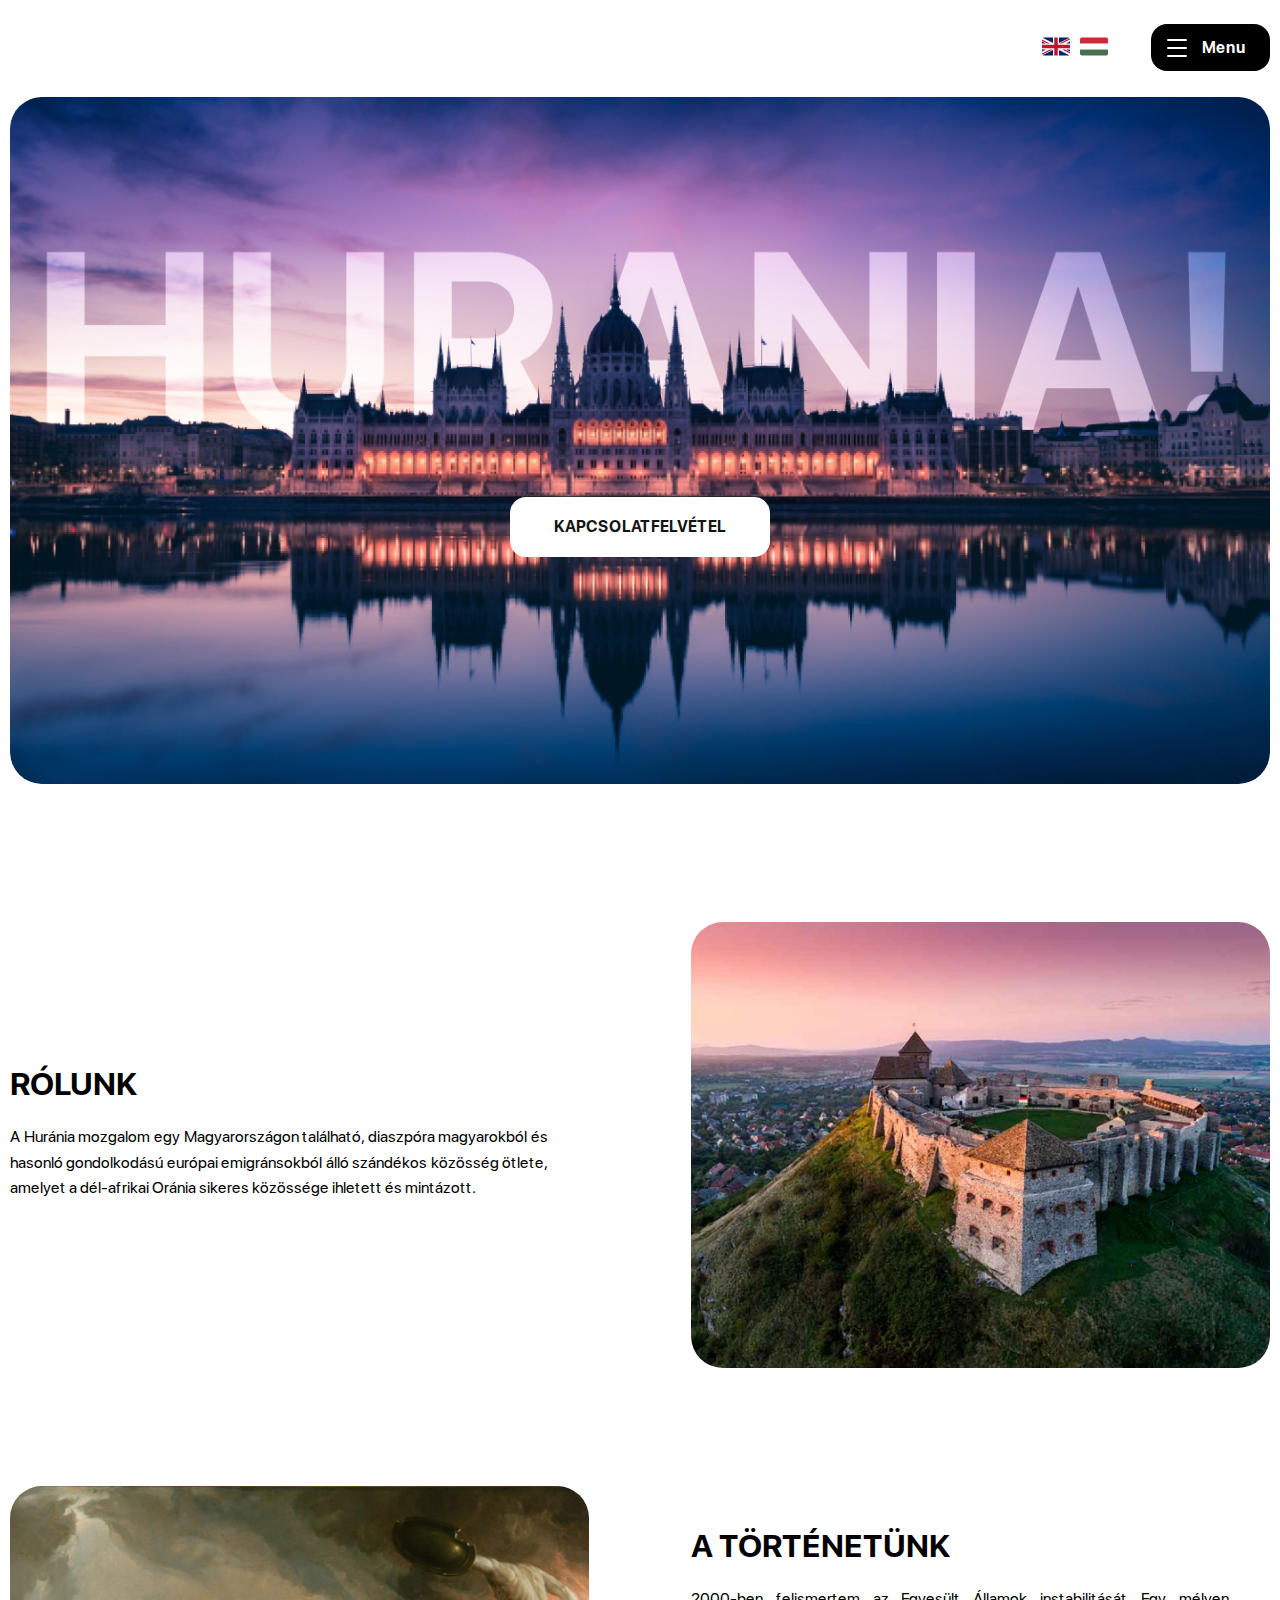
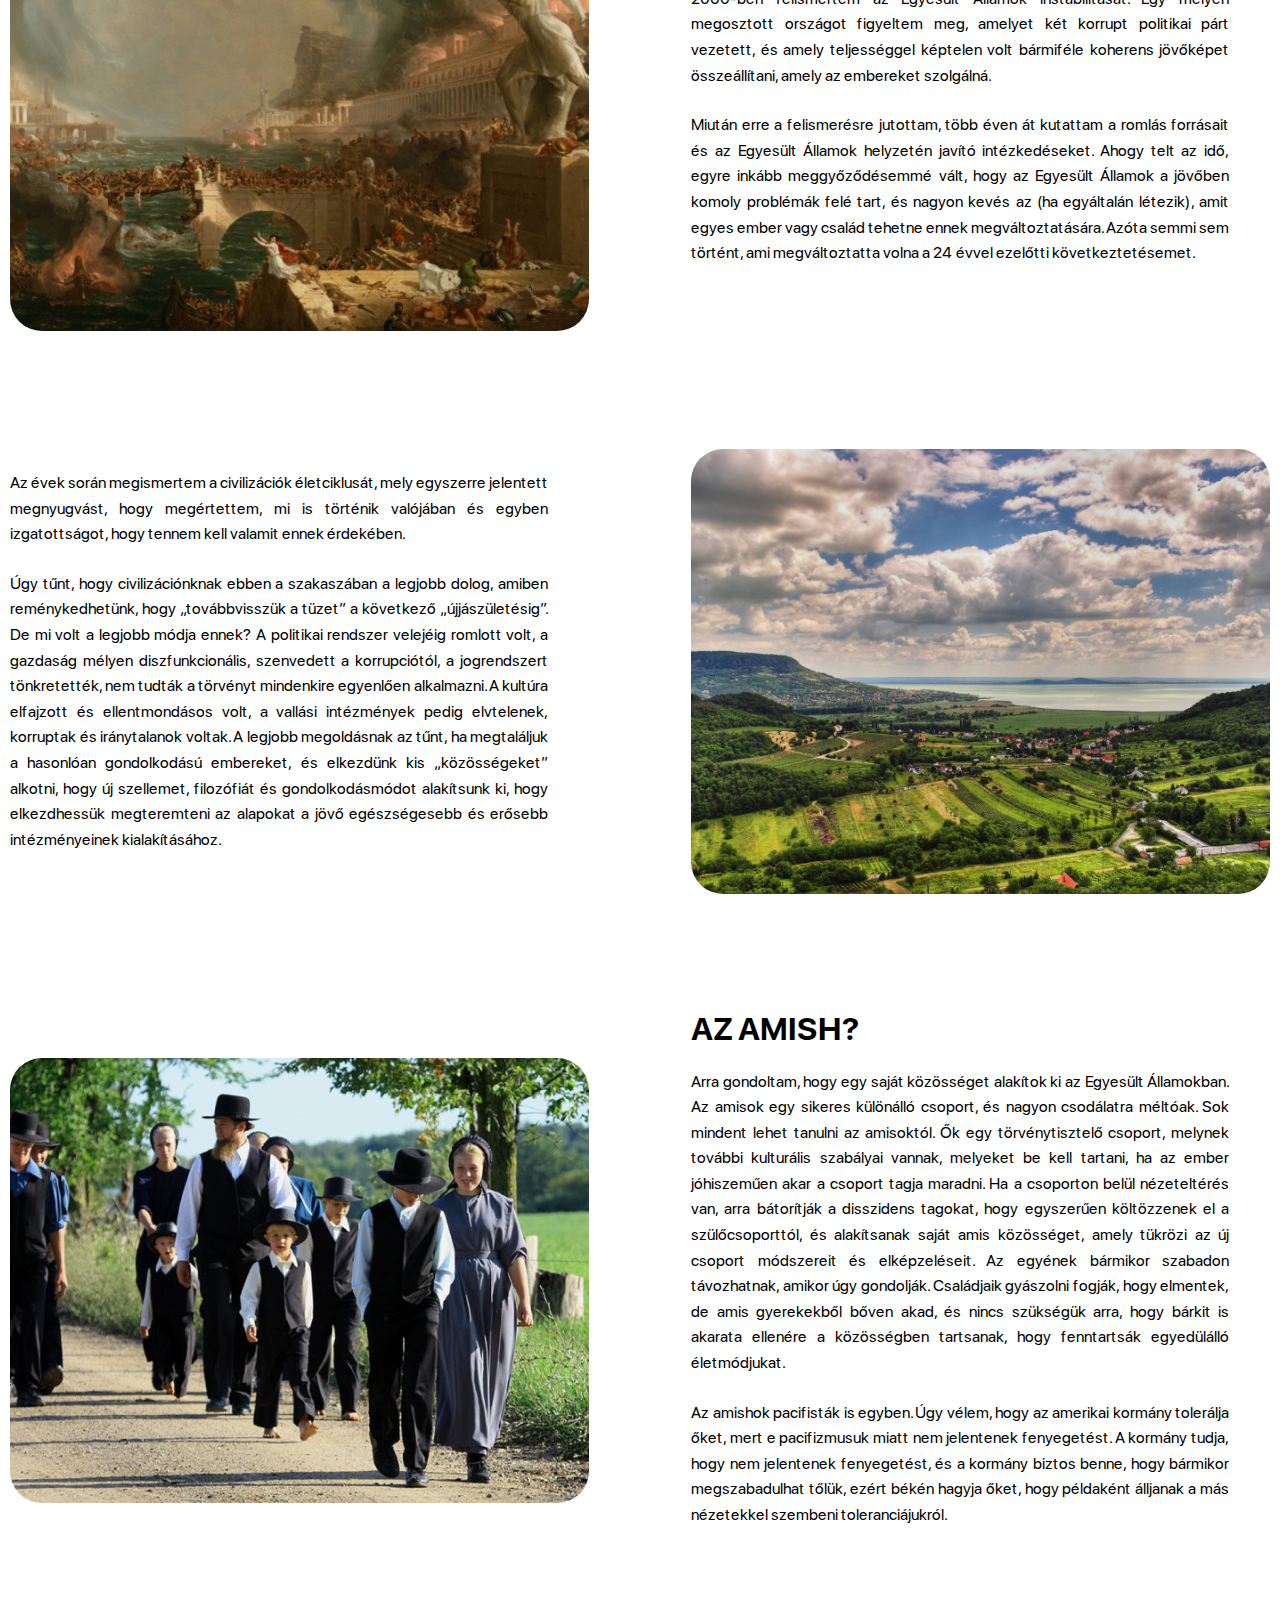
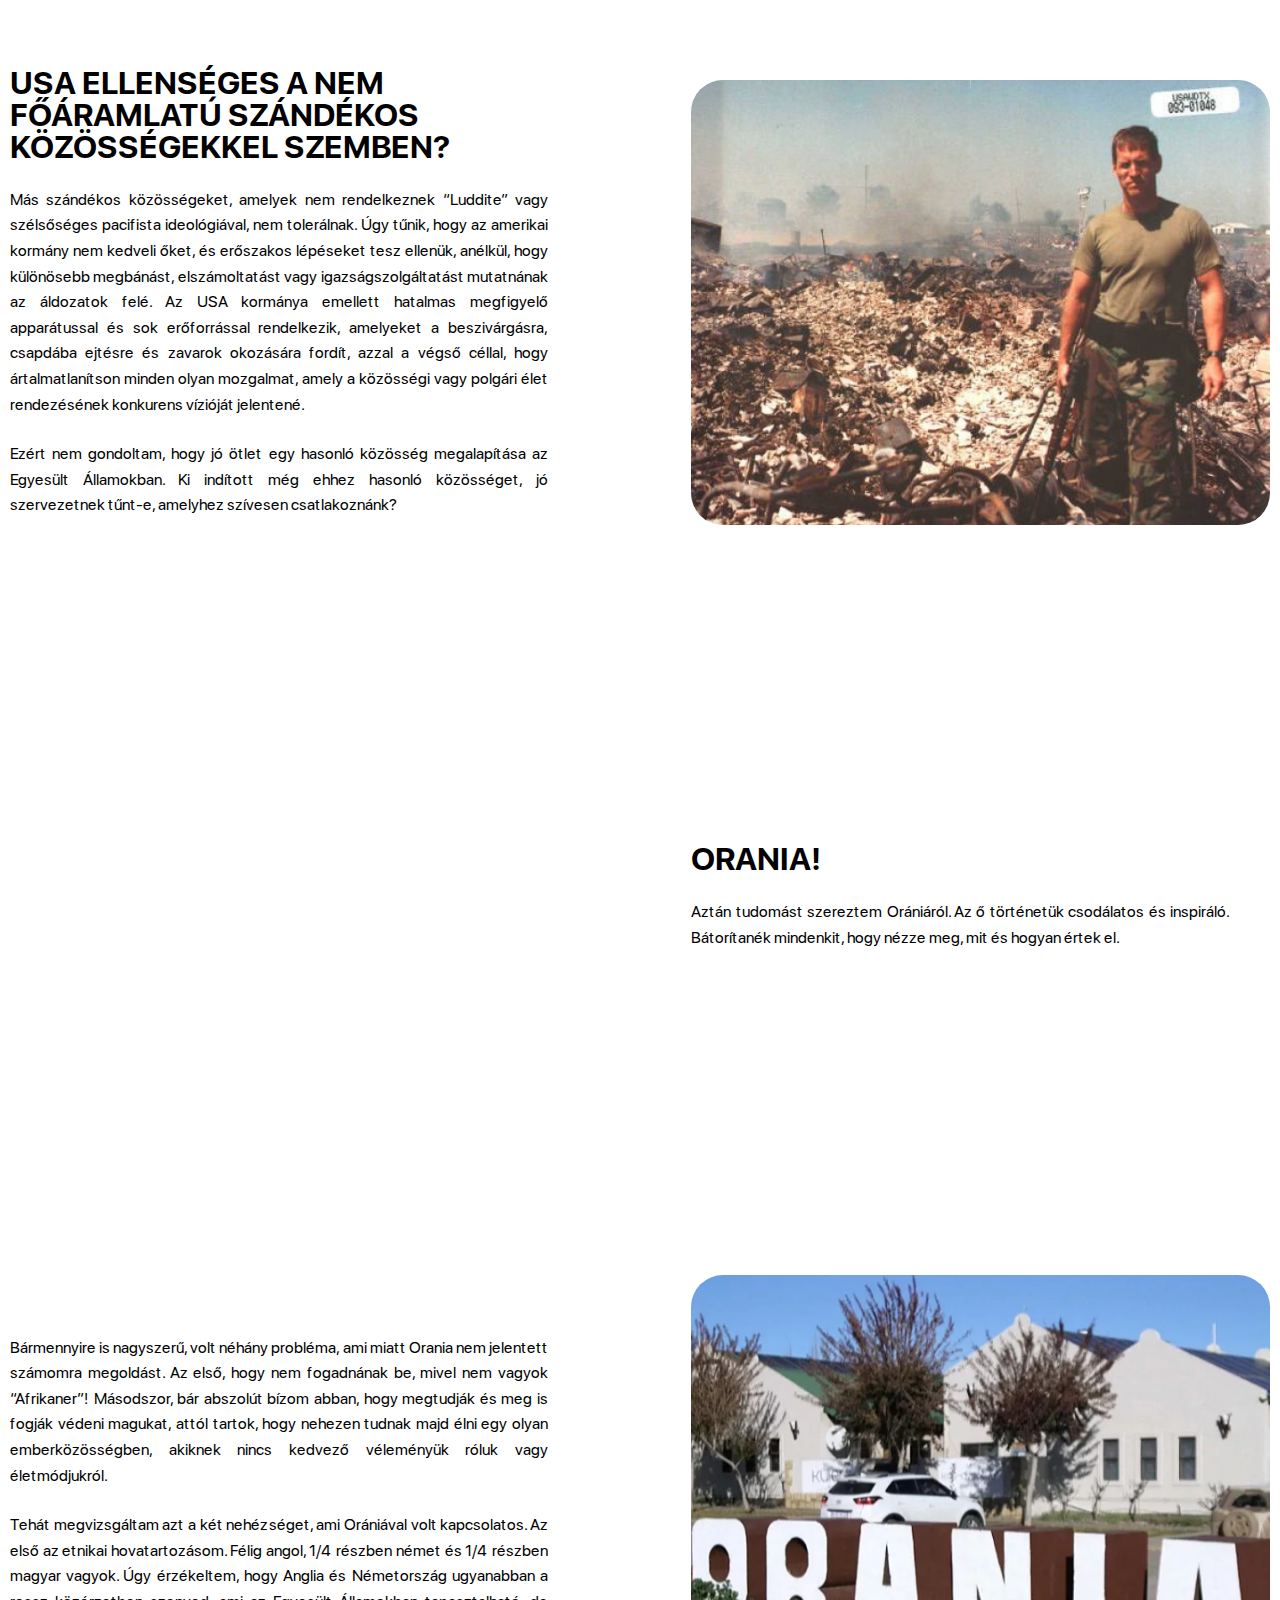
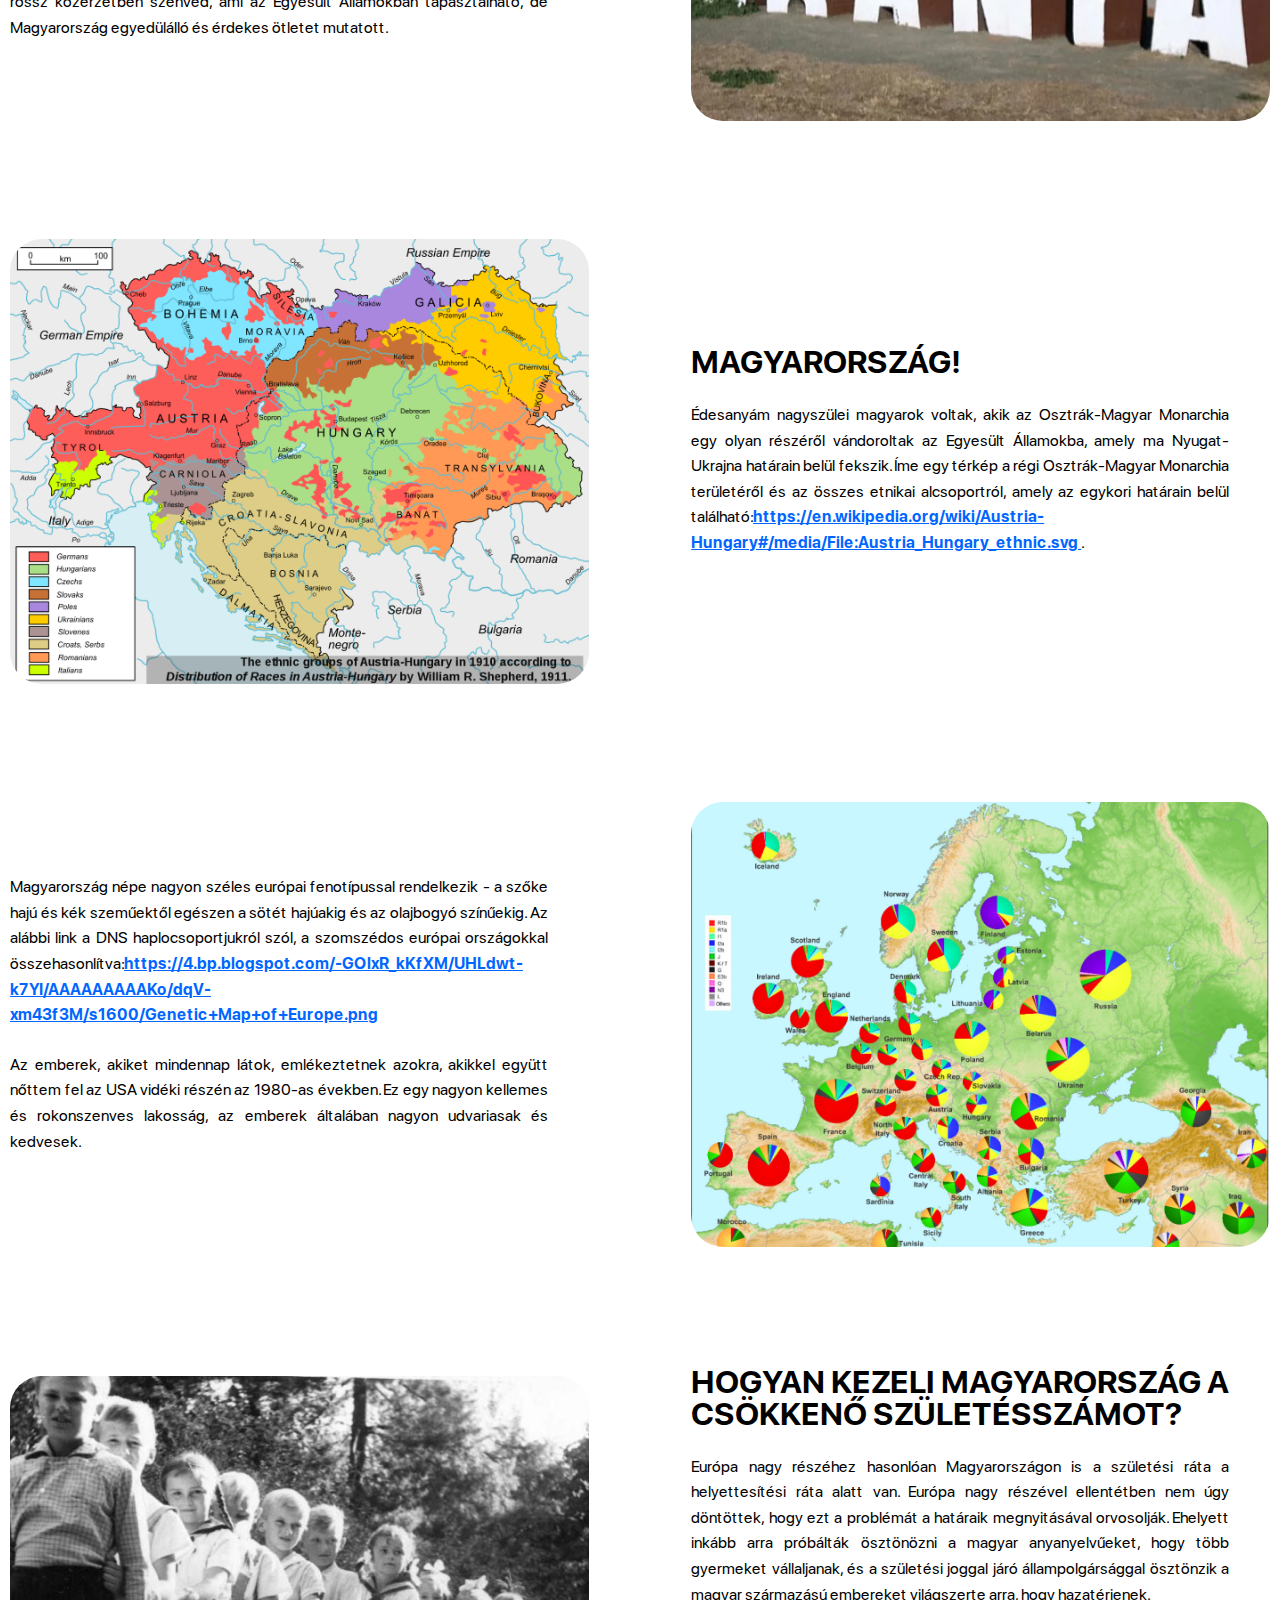
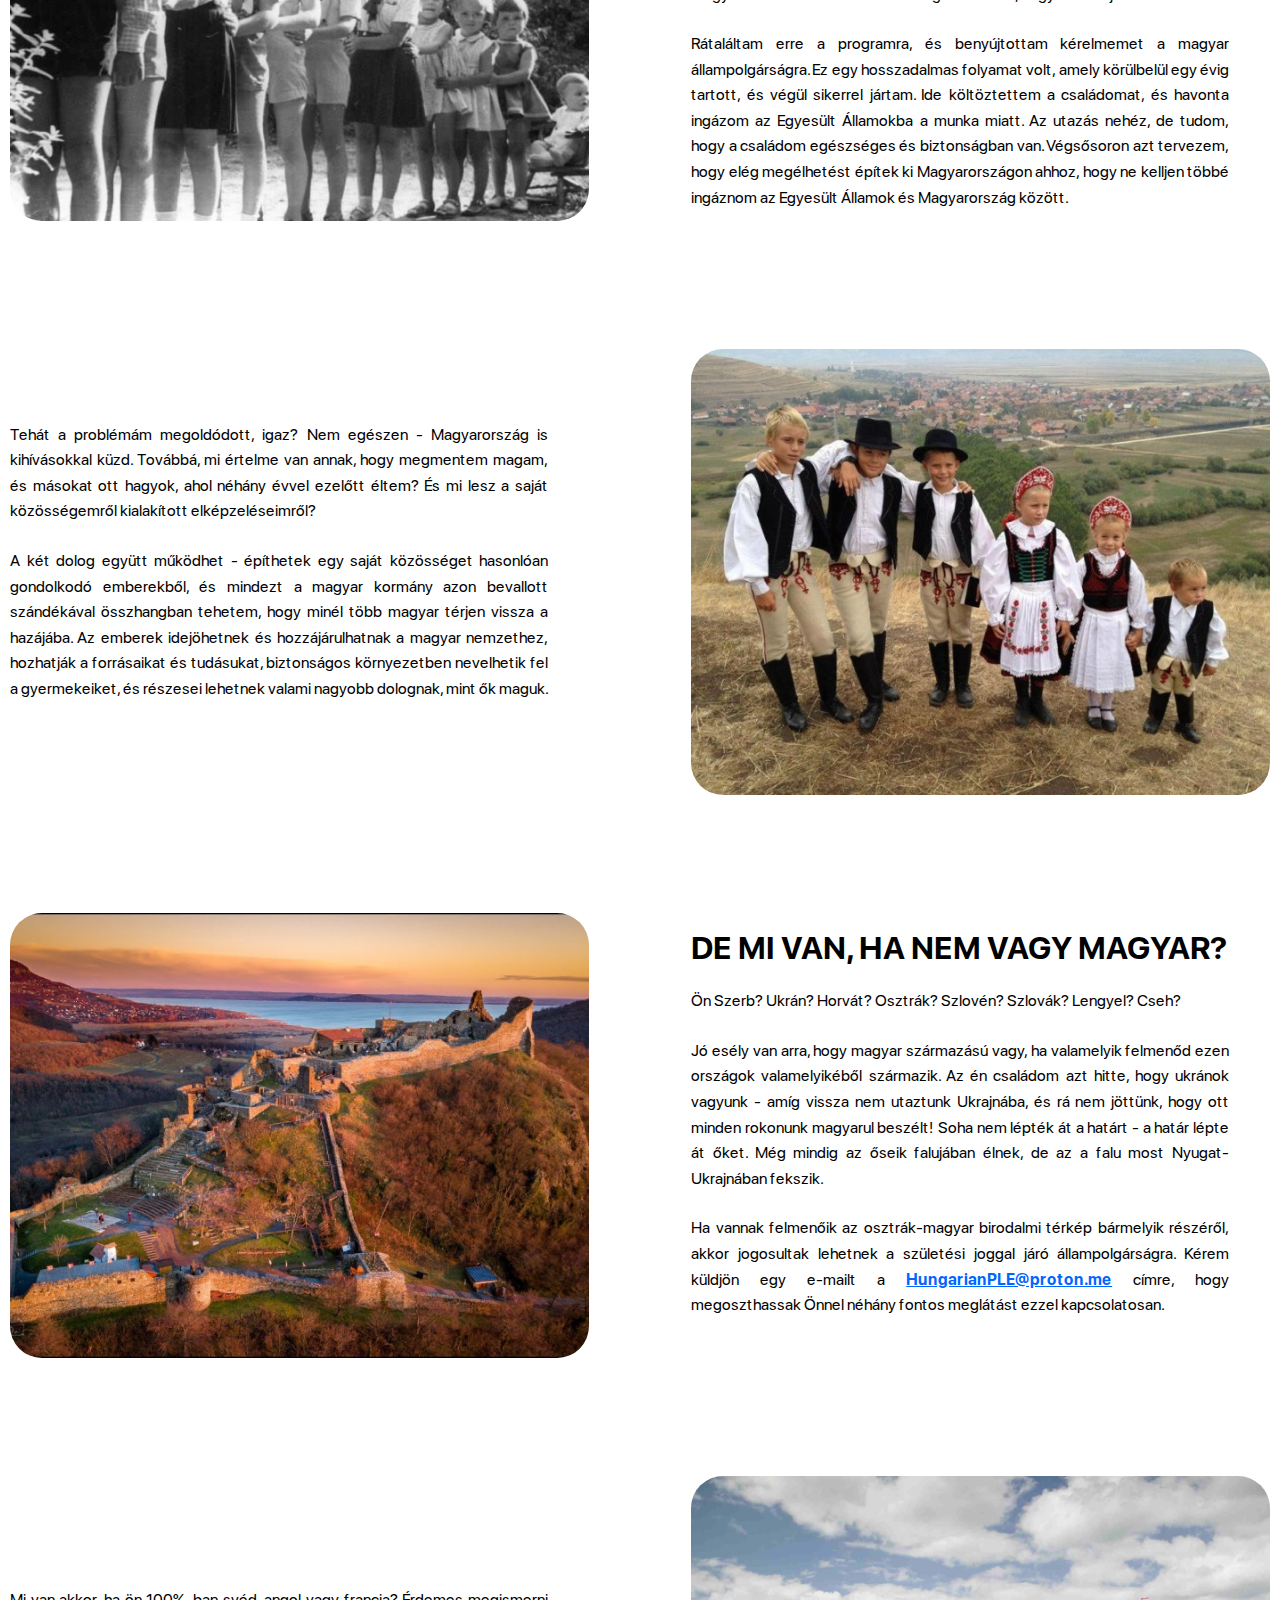
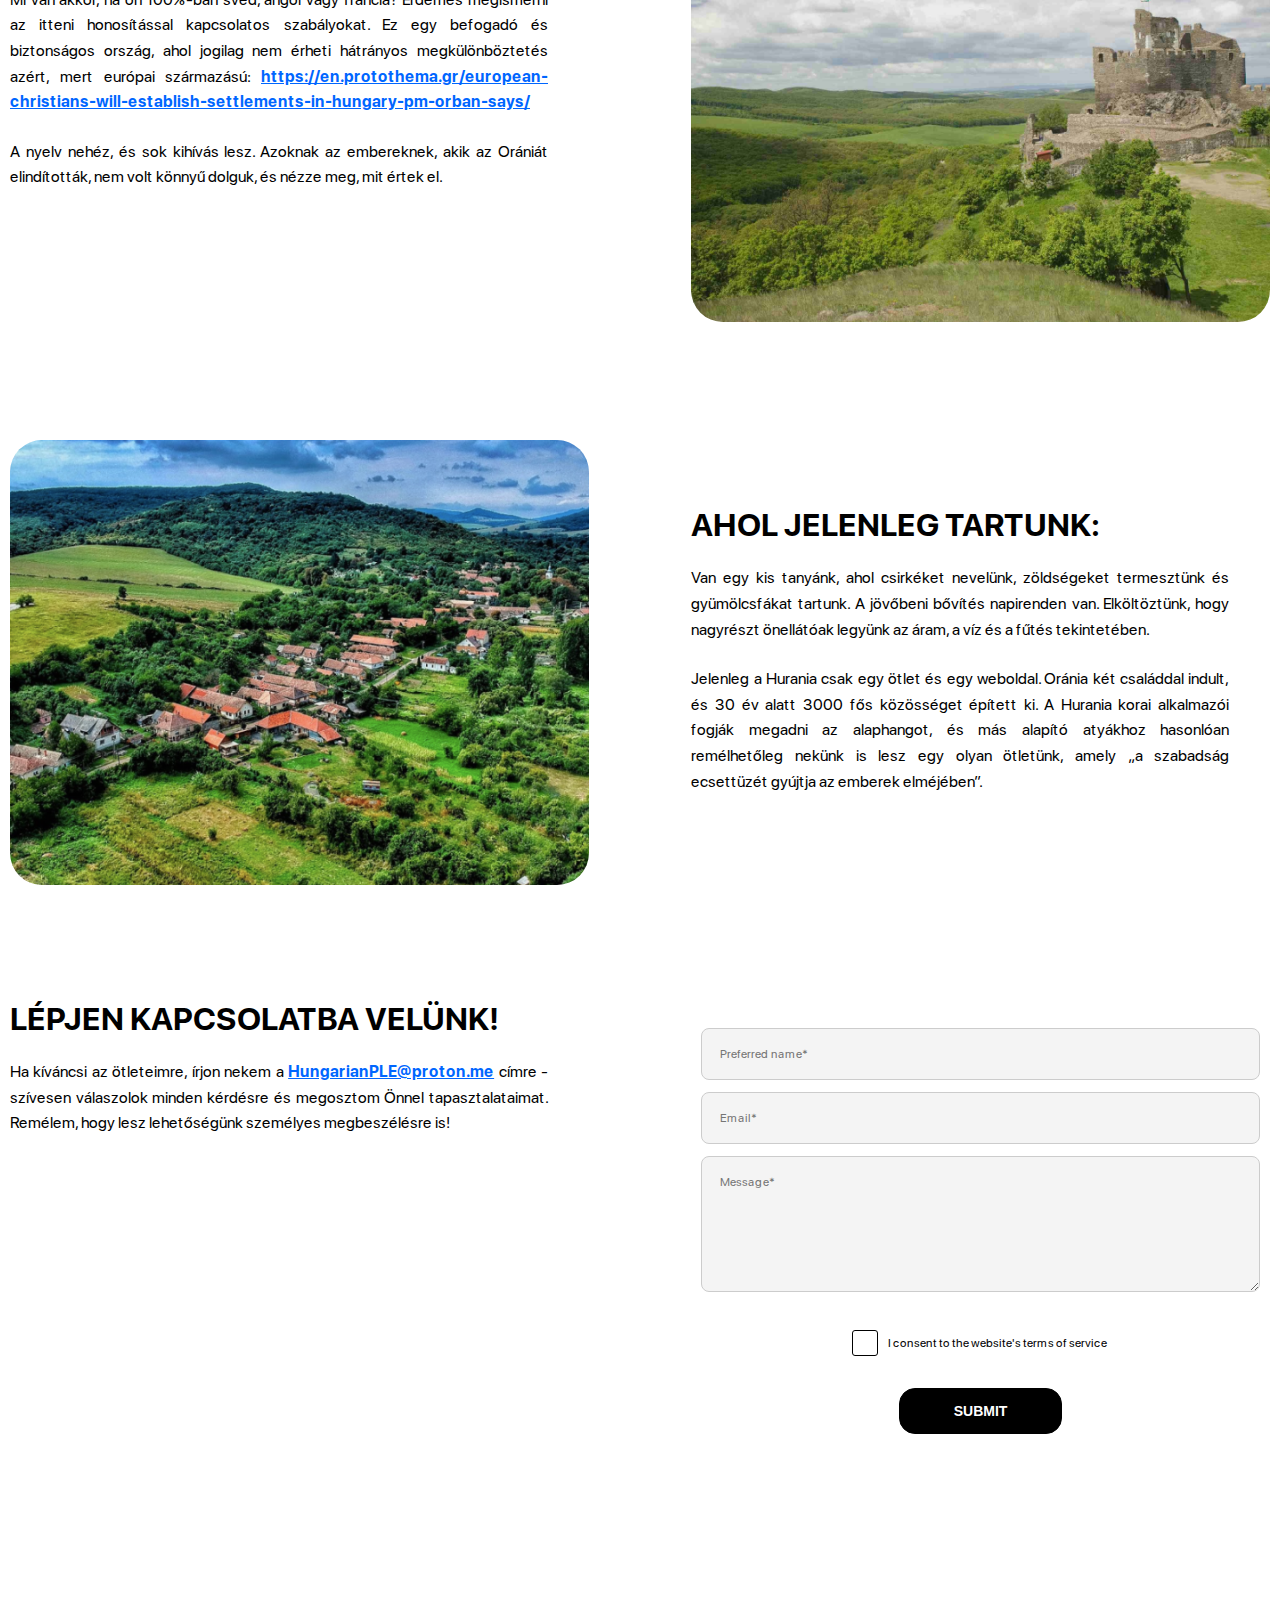
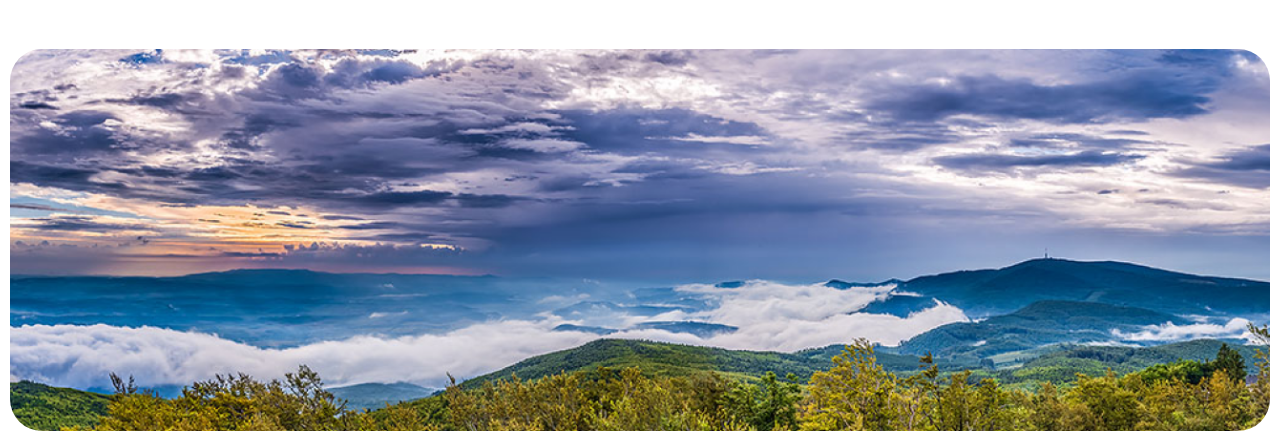
==== index_hun.html @ 4a0d94f8 "hun" ====
<!DOCTYPE html>
<html lang="en">
<head>
    <meta charset="UTF-8">
    <meta http-equiv="X-UA-Compatible" content="IE=edge">
    <meta name="viewport" content="width=device-width, initial-scale=1.0, maximum-scale=1">
    <title>Horania</title>

    <link type="image/png" sizes="96x96" rel="icon" href="assets/img/favicon.png">
    <link rel="stylesheet" href="https://cdn.jsdelivr.net/npm/swiper@11/swiper-bundle.min.css" />

    <link rel="stylesheet" href="assets/css/fonts.css">
    <link rel="stylesheet" href="assets/css/main-style.css">
    <link rel="stylesheet" href="assets/css/header-style.css">
    <link rel="stylesheet" href="assets/css/footer-style.css">
    <link rel="stylesheet" href="assets/css/popups.css">

</head>
<body>
    <div class="wrapper">
        <!--------- Header ------------>
        <header class="header" id="stickyMenu">
            <div class="header__container">
                <div class="header__body">
                    <div class="header__logo">
                        <!-- <a href="index.html" class="header__logo-link"><img src="assets/img/logo.svg" alt="Logo"></a> -->
                    </div>

                    <div class="right__block">
                        <div class="swither">
                            <a href="index.html" class="lang-eng"><img src="assets/img/eng.png" alt="icon"></a>
                            <a href="index_hun.html" class="lang-hun"><img src="assets/img/hun.png" alt="icon"></a>
                        </div>
                        <!-- Mobile menu burger -->
                        <div class="menu__icon">
                            <span></span>
                            <div class="text_menu">Menu</div>
                        </div>
    
                        <div class="header__right">
                            <div class="header__menu">
                                <ul class="menu__list">
                                    <li><a data-goto=".page__section_1" class="menu__link" href="#">Home</a> </li>
                                    <li><a data-goto=".page__section_2" class="menu__link" href="#">RÓLUNK</a></li> 
                                    <li><a data-goto=".page__section_3" class="menu__link" href="#">A TÖRTÉNETÜNK</a></li> 
                                    <li><a data-goto=".page__section_4" class="menu__link" href="#">AZ AMISH?</a></li> 
                                    <li><a data-goto=".page__section_5" class="menu__link" href="#">USA ELLENSÉGES</a></li> 
                                    <li><a data-goto=".page__section_6" class="menu__link" href="#">Orania!</a></li> 
                                    <li><a data-goto=".page__section_7" class="menu__link" href="#">MAGYARORSZÁG!</a></li>
                                    <li><a data-goto=".page__section_8" class="menu__link" href="#">HOGYAN KEZELI MAGYARORSZÁG</a></li> 
                                    <li><a data-goto=".page__section_9" class="menu__link" href="#">DE MI VAN, HA NEM VAGY MAGYAR?</a></li>  
                                    <li><a data-goto=".page__section_10" class="menu__link" href="#">AHOL JELENLEG TARTUNK</a> </li>
                                    <li><a data-goto=".page__section_11" class="menu__link" href="#">LÉPJEN KAPCSOLATBA VELÜNK!</a> </li>
                                </ul>
                            </div>
                        </div>
                    </div> 

                </div>

            </div>

        </header>
 
    

        <!--------- Page ------------>
        <main class="page">
            <div class="wrarper">
            <section class="section__hero page__section_1">
                <div class="hero__container">
                    <div class="hero__body">
                        <figure>
                            <div class="media-container">
                                <img src="assets/img/maina-bg.jpg" alt="image">
                            </div>
                        </figure>
                        <div class="hero__button">
                            <a data-goto=".page__section_11" class="menu__link" href="">Kapcsolatfelvétel</a>
                        </div>
                    </div>
                </div>
            </section>

            <!------------ Content ------------------>
            <div class="content__block-wrapper">
                <section class="content__block page__section_2">
                    <div class="content__container">
                        <div class="content__body">
                            <div class="content__text">
                                <h2 class="content__title">RÓLUNK</h2>
                                <p>A Huránia mozgalom egy Magyarországon található, diaszpóra magyarokból és hasonló 
                                    gondolkodású európai emigránsokból álló 
                                    szándékos közösség ötlete, amelyet a dél-afrikai Oránia sikeres közössége ihletett és 
                                    mintázott.
                                </p>
                            </div>
                            <div class="content__img">
                                <img src="assets/img/image_1.jpg" alt="image">
                            </div>
                        </div>
                    </div>
                </section>    
                <section class="content__block page__section_3">
                    <div class="content__container">
                        <div class="content__body content__body_reverse">
                            <div class="content__img coll__grid" >
                                <img src="assets/img/image_2.jpg" alt="image">
                            </div>
                            <div class="content__text coll__grid" >
                                <h2 class="content__title">A TÖRTÉNETÜNK</h2>
                                <p>
                                    2000-ben felismertem az Egyesült Államok instabilitását. Egy mélyen megosztott országot 
                                    figyeltem meg, amelyet két korrupt politikai párt vezetett, és amely teljességgel képtelen 
                                    volt bármiféle koherens jövőképet összeállítani, amely az embereket szolgálná.
                                </p>
                                <p>
                                    Miután erre a felismerésre jutottam, több éven át kutattam a romlás forrásait és az Egyesült 
                                    Államok helyzetén javító intézkedéseket. Ahogy telt az idő, egyre inkább meggyőződésemmé vált, 
                                    hogy az Egyesült Államok a jövőben komoly problémák felé tart, és nagyon kevés az (ha 
                                    egyáltalán létezik), amit egyes ember vagy család tehetne ennek megváltoztatására. Azóta 
                                    semmi sem történt, ami megváltoztatta volna a 24 évvel ezelőtti következtetésemet.
                                </p>
                            </div>
                        </div>
                    </div>
                </section> 
                <section class="content__block">
                    <div class="content__container">
                        <div class="content__body">
                            <div class="content__text">
                                <p>
                                    Az évek során megismertem a civilizációk életciklusát, mely egyszerre jelentett megnyugvást, 
                                    hogy megértettem, mi is történik valójában és egyben izgatottságot, hogy tennem kell valamit 
                                    ennek érdekében.
                                </p>
                                <p>
                                    Úgy tűnt, hogy civilizációnknak ebben a szakaszában a legjobb dolog, amiben reménykedhetünk, 
                                    hogy „továbbvisszük a tüzet” a következő „újjászületésig”.  De mi volt a legjobb módja ennek?  
                                    A politikai rendszer velejéig romlott volt, a gazdaság mélyen diszfunkcionális, szenvedett a 
                                    korrupciótól, a jogrendszert tönkretették, nem tudták a törvényt mindenkire egyenlően 
                                    alkalmazni. A kultúra elfajzott és ellentmondásos volt, a vallási intézmények pedig elvtelenek, 
                                    korruptak és iránytalanok voltak. A legjobb megoldásnak az tűnt, ha megtaláljuk a hasonlóan 
                                    gondolkodású embereket, és elkezdünk kis „közösségeket” alkotni, hogy új szellemet, filozófiát 
                                    és gondolkodásmódot alakítsunk ki, hogy elkezdhessük megteremteni az alapokat a jövő 
                                    egészségesebb és erősebb intézményeinek kialakításához.
                                </p>
                            </div>
                            <div class="content__img">
                                <img src="assets/img/image_3.jpg" alt="image">
                            </div>
                        </div>
                    </div>
                </section>  
                <section class="content__block page__section_4">
                    <div class="content__container">
                        <div class="content__body content__body_reverse">
                            <div class="content__img coll__grid" >
                                <img src="assets/img/image_4.jpg" alt="image">
                            </div>
                            <div class="content__text coll__grid" >
                                <h2 class="content__title">AZ AMISH?</h2>
                                <p>
                                    Arra gondoltam, hogy egy saját közösséget alakítok ki az Egyesült Államokban. Az amisok 
                                    egy sikeres különálló csoport, és nagyon csodálatra méltóak.  Sok mindent lehet tanulni 
                                    az amisoktól. Ők egy törvénytisztelő csoport, melynek további kulturális szabályai vannak, 
                                    melyeket be kell tartani, ha az ember jóhiszeműen akar a csoport tagja maradni.  Ha a 
                                    csoporton belül nézeteltérés van, arra bátorítják a disszidens tagokat, hogy egyszerűen 
                                    költözzenek el a szülőcsoporttól, és alakítsanak saját amis közösséget, amely tükrözi az 
                                    új csoport módszereit és elképzeléseit. Az egyének bármikor szabadon távozhatnak, amikor 
                                    úgy gondolják.  Családjaik gyászolni fogják, hogy elmentek, de amis gyerekekből bőven akad, 
                                    és nincs szükségük arra, hogy bárkit is akarata ellenére a közösségben tartsanak, hogy 
                                    fenntartsák egyedülálló életmódjukat.
                                </p>
                                <p>
                                    Az amishok pacifisták is egyben. Úgy vélem, hogy az amerikai kormány tolerálja őket, 
                                    mert e pacifizmusuk miatt nem jelentenek fenyegetést.  A kormány tudja, hogy nem jelentenek 
                                    fenyegetést, és a kormány biztos benne, hogy bármikor megszabadulhat tőlük, ezért békén 
                                    hagyja őket, hogy példaként álljanak a más nézetekkel szembeni toleranciájukról.
                                </p>
                            </div>
                        </div>
                    </div>
                </section>   
                <section class="content__block page__section_5">
                    <div class="content__container">
                        <div class="content__body">
                            <div class="content__text coll__grid" >
                                <h2 class="content__title">USA ELLENSÉGES A NEM FŐÁRAMLATÚ SZÁNDÉKOS KÖZÖSSÉGEKKEL SZEMBEN?</h2>
                                <p>
                                    Más szándékos közösségeket, amelyek nem rendelkeznek “Luddite” vagy szélsőséges pacifista 
                                    ideológiával, nem tolerálnak.  Úgy tűnik, hogy az amerikai kormány nem kedveli őket, és 
                                    erőszakos lépéseket tesz ellenük, anélkül, hogy különösebb megbánást, elszámoltatást vagy 
                                    igazságszolgáltatást mutatnának az áldozatok felé.  Az USA kormánya emellett hatalmas 
                                    megfigyelő apparátussal és sok erőforrással rendelkezik, amelyeket a beszivárgásra, 
                                    csapdába ejtésre és zavarok okozására fordít, azzal a végső céllal, hogy ártalmatlanítson 
                                    minden olyan mozgalmat, amely a közösségi vagy polgári élet rendezésének konkurens vízióját 
                                    jelentené.
                                </p>
                                <p>
                                    Ezért nem gondoltam, hogy jó ötlet egy hasonló közösség megalapítása az Egyesült Államokban. 
                                    Ki indított még ehhez hasonló közösséget, jó szervezetnek tűnt-e, amelyhez szívesen 
                                    csatlakoznánk?
                                </p>
                            </div>
                            <div class="content__img coll__grid" >
                                <img src="assets/img/image_5.jpg" alt="image">
                            </div>
                        </div>
                    </div>
                </section> 
                <section class="content__block page__section_6">
                    <div class="content__container">
                        <div class="content__body content__body_reverse">
                            <div class="content__img">
                                <iframe width="100%" height="500" src="https://www.youtube.com/embed/qVEcvdclrqo?si=Az8fY9u_dh2dAbeG&controls=0&showinfo=0&rel=0" title="YouTube video player" frameborder="0" allow="accelerometer; autoplay; clipboard-write; encrypted-media; gyroscope; picture-in-picture; web-share" referrerpolicy="strict-origin-when-cross-origin" allowfullscreen></iframe>
                            </div>
                            <div class="content__text">
                                <h2 class="content__title">ORANIA!</h2>
                                <p>
                                    Aztán tudomást szereztem Orániáról. 
                                    Az ő történetük csodálatos és inspiráló. Bátorítanék mindenkit, hogy nézze meg, mit és 
                                    hogyan értek el.
                                </p>
                             
                            </div>
                        </div>
                    </div>
                </section>  
                <section class="content__block">
                    <div class="content__container">
                        <div class="content__body">
                            <div class="content__text coll__grid">
                                <p>
                                    Bármennyire is nagyszerű, volt néhány probléma, ami miatt Orania nem jelentett számomra 
                                    megoldást. Az első, hogy nem fogadnának be, mivel nem vagyok “Afrikaner”!  Másodszor, 
                                    bár abszolút bízom abban, hogy megtudják és meg is fogják védeni magukat, attól tartok, 
                                    hogy nehezen tudnak majd élni egy olyan emberközösségben, akiknek nincs kedvező véleményük 
                                    róluk vagy életmódjukról.
                                </p>     
                                <p>
                                    Tehát megvizsgáltam azt a két nehézséget, ami Orániával volt kapcsolatos. Az első az etnikai 
                                    hovatartozásom.  Félig angol, 1/4 részben német és 1/4 részben magyar vagyok. Úgy érzékeltem, 
                                    hogy Anglia és Németország ugyanabban a rossz közérzetben szenved, ami az Egyesült Államokban 
                                    tapasztalható, de Magyarország egyedülálló és érdekes ötletet mutatott.
                                </p>
                            </div>
                            <div class="content__img coll__grid" >
                                <img src="assets/img/image_6.jpg" alt="image">
                            </div>
                        </div>
                    </div>
                </section> 
                <section class="content__block page__section_7">
                    <div class="content__container">
                        <div class="content__body content__body_reverse">
                            <div class="content__img">
                                <img src="assets/img/image_7.jpg" alt="image">
                            </div>
                            <div class="content__text">
                                <h2 class="content__title">MAGYARORSZÁG!</h2>
                                <p>
                                    Édesanyám nagyszülei magyarok voltak, akik az Osztrák-Magyar Monarchia egy olyan részéről vándoroltak az Egyesült 
                                    Államokba, amely ma Nyugat-Ukrajna határain belül fekszik.  Íme egy térkép a régi Osztrák-Magyar Monarchia 
                                    területéről és az összes etnikai alcsoportról, amely az egykori határain belül 
                                    található:<a target="_blank" href="https://en.wikipedia.org/wiki/Austria-Hungary#/media/File:Austria_Hungary_ethnic.svg ">https://en.wikipedia.org/wiki/Austria-Hungary#/media/File:Austria_Hungary_ethnic.svg </a>.
                                </p>

                            </div>
                        </div>
                    </div>
                </section>  
                <section class="content__block page__section_10">
                    <div class="content__container">
                        <div class="content__body">
                            <div class="content__text">
                                <p>
                                    Magyarország népe nagyon széles európai fenotípussal rendelkezik - a szőke hajú és kék 
                                    szeműektől egészen a sötét hajúakig és az olajbogyó színűekig. Az alábbi link a DNS 
                                    haplocsoportjukról szól, a szomszédos európai országokkal 
                                    összehasonlítva:<a target="_blank" href="https://4.bp.blogspot.com/-GOlxR_kKfXM/UHLdwt-k7YI/AAAAAAAAAKo/dqV-xm43f3M/s1600/Genetic+Map+of+Europe.png">https://4.bp.blogspot.com/-GOlxR_kKfXM/UHLdwt-k7YI/AAAAAAAAAKo/dqV-xm43f3M/s1600/Genetic+Map+of+Europe.png</a>
                                </p>
                                <p>
                                    Az emberek, akiket mindennap látok, emlékeztetnek azokra, akikkel együtt nőttem fel az USA 
                                    vidéki részén az 1980-as években.  Ez egy nagyon kellemes és rokonszenves lakosság, az 
                                    emberek általában nagyon udvariasak és kedvesek.
                                </p>
                            </div>
                            <div class="content__img">
                                <img src="assets/img/image_8.jpg" alt="image">
                            </div>
                        </div>
                    </div>
                </section>  
                <section class="content__block page__section_8">
                    <div class="content__container">
                        <div class="content__body content__body_reverse">
                            <div class="content__img">
                                <img src="assets/img/image_9.jpg" alt="image">
                            </div>
                            <div class="content__text">
                                <h2 class="content__title">HOGYAN KEZELI MAGYARORSZÁG A CSÖKKENŐ SZÜLETÉSSZÁMOT?</h2>
                                <p>
                                    Európa nagy részéhez hasonlóan Magyarországon is a születési ráta a helyettesítési ráta 
                                    alatt van.  Európa nagy részével ellentétben nem úgy döntöttek, hogy ezt a problémát a 
                                    határaik megnyitásával orvosolják.  Ehelyett inkább arra próbálták ösztönözni a magyar 
                                    anyanyelvűeket, hogy több gyermeket vállaljanak, és a születési joggal járó állampolgársággal 
                                    ösztönzik a magyar származású embereket világszerte arra, hogy hazatérjenek.
                                </p>
                                <p>
                                    Rátaláltam erre a programra, és benyújtottam kérelmemet a magyar állampolgárságra. Ez egy 
                                    hosszadalmas folyamat volt, amely körülbelül egy évig tartott, és végül sikerrel jártam. 
                                    Ide költöztettem a családomat, és havonta ingázom az Egyesült Államokba a munka miatt. Az 
                                    utazás nehéz, de tudom, hogy a családom egészséges és biztonságban van.  Végsősoron azt 
                                    tervezem, hogy elég megélhetést építek ki Magyarországon ahhoz, hogy ne kelljen többé 
                                    ingáznom az Egyesült Államok és Magyarország között.
                                </p>
                            </div>
                        </div>
                    </div>
                </section>  
                <section class="content__block">
                    <div class="content__container">
                        <div class="content__body">
                            <div class="content__text">
                                <p>
                                    Tehát a problémám megoldódott, igaz? Nem egészen - Magyarország is kihívásokkal küzd.  
                                    Továbbá, mi értelme van annak, hogy megmentem magam, és másokat ott hagyok, ahol néhány 
                                    évvel ezelőtt éltem? És mi lesz a saját közösségemről kialakított elképzeléseimről?
                                </p>
                                <p>
                                    A két dolog együtt működhet - építhetek egy saját közösséget hasonlóan gondolkodó emberekből, 
                                    és mindezt a magyar kormány azon bevallott szándékával összhangban tehetem, hogy minél több 
                                    magyar térjen vissza a hazájába. Az emberek idejöhetnek és hozzájárulhatnak a magyar 
                                    nemzethez, hozhatják a forrásaikat és tudásukat, biztonságos környezetben nevelhetik fel 
                                    a gyermekeiket, és részesei lehetnek valami nagyobb dolognak, mint ők maguk.
                                </p>
                            </div>
                            <div class="content__img">
                                <img src="assets/img/image_10.jpg" alt="image">
                            </div>
                        </div>
                    </div>
                </section>  
                <section class="content__block page__section_9">
                    <div class="content__container">
                        <div class="content__body content__body_reverse">
                            <div class="content__img">
                                <img src="assets/img/image_11.jpg" alt="image">
                            </div>
                            <div class="content__text">
                                <h2 class="content__title">DE MI VAN, HA NEM VAGY MAGYAR?</h2>
                                <p>
                                    Ön Szerb?  Ukrán?  Horvát?  Osztrák?  Szlovén?  Szlovák?  Lengyel?  Cseh?
                                </p>
                                <p>
                                    Jó esély van arra, hogy magyar származású vagy, ha valamelyik felmenőd ezen országok 
                                    valamelyikéből származik.  Az én családom azt hitte, hogy ukránok vagyunk - amíg vissza 
                                    nem utaztunk Ukrajnába, és rá nem jöttünk, hogy ott minden rokonunk magyarul beszélt!  
                                    Soha nem lépték át a határt - a határ lépte át őket.  Még mindig az őseik falujában élnek, 
                                    de az a falu most Nyugat-Ukrajnában fekszik.
                                </p>
                                <p>
                                    Ha vannak felmenőik az osztrák-magyar birodalmi térkép bármelyik részéről, akkor 
                                    jogosultak lehetnek a születési joggal járó állampolgárságra. Kérem küldjön egy e-mailt 
                                    a <a href="mailto:HungarianPLE@proton.me">HungarianPLE@proton.me</a> címre, hogy megoszthassak Önnel néhány fontos meglátást ezzel 
                                    kapcsolatosan.
                                </p>
                            </div>
                        </div>
                    </div>
                </section>  
                <section class="content__block">
                    <div class="content__container">
                        <div class="content__body">
                            <div class="content__text">
                                <p>
                                    Mi van akkor, ha ön 100%-ban svéd, angol vagy francia? Érdemes megismerni az itteni 
                                    honosítással kapcsolatos szabályokat. Ez egy befogadó és biztonságos ország, ahol jogilag 
                                    nem érheti hátrányos megkülönböztetés azért, mert európai származású: <a target="_blank" href="https://en.protothema.gr/european-christians-will-establish-settlements-in-hungary-pm-orban-says/">https://en.protothema.gr/european-christians-will-establish-settlements-in-hungary-pm-orban-says/</a>
                                </p>
                                <p>
                                    A nyelv nehéz, és sok kihívás lesz. Azoknak az embereknek, akik az Orániát elindították, 
                                    nem volt könnyű dolguk, és nézze meg, mit értek el.
                                </p>
                            </div>
                            <div class="content__img">
                                <img src="assets/img/image_12.jpg" alt="image">
                            </div>
                        </div>
                    </div>
                </section>  
                <section class="content__block page__section_10">
                    <div class="content__container">
                        <div class="content__body content__body_reverse">
                            <div class="content__img">
                                <img src="assets/img/image_13.jpg" alt="image">
                            </div>
                            <div class="content__text">
                                <h2 class="content__title">AHOL JELENLEG TARTUNK:</h2>
                                <p>
                                    Van egy kis tanyánk, ahol csirkéket nevelünk, zöldségeket termesztünk és gyümölcsfákat 
                                    tartunk. A jövőbeni bővítés napirenden van. Elköltöztünk, hogy nagyrészt önellátóak 
                                    legyünk az áram, a víz és a fűtés tekintetében.
                                </p>
                                <p>
                                    Jelenleg a Hurania csak egy ötlet és egy weboldal. Oránia két családdal indult, 
                                    és 30 év alatt 3000 fős közösséget épített ki. A Hurania korai alkalmazói fogják 
                                    megadni az alaphangot, és más alapító atyákhoz hasonlóan remélhetőleg nekünk is lesz 
                                    egy olyan ötletünk, amely „a szabadság ecsettüzét gyújtja az emberek elméjében”.
                                </p>
                            </div>
                        </div>
                    </div>
                </section>  
                <section class="content__block page__section_11">
                    <div class="content__container">
                        <div class="content__body content__body_contact">
                            <div class="content__text">
                                <h2 class="content__title">LÉPJEN KAPCSOLATBA VELÜNK!</h2>
                                <p>
                                    Ha kíváncsi az ötleteimre, írjon nekem a <a href="mailto:HungarianPLE@proton.me">HungarianPLE@proton.me</a> címre - szívesen 
                                    válaszolok minden kérdésre és megosztom Önnel tapasztalataimat. Remélem, hogy lesz 
                                    lehetőségünk személyes megbeszélésre is!
                                </p>
                            </div>
                            <div class="content__img">
                                <form action="#" id="form" class="form__contact">
                                    <input type="text" class="input_date" name="name" placeholder="Preferred name*" required>
                                    <input type="email" class="input_date" name="email" placeholder="Email*" required>
                                    <textarea class="input_date" name="message" cols="30" rows="7" placeholder="Message*"></textarea>
                                    
                                    <div class="bottom__action">
                                        <div class="policy__check">
                                            <input type="checkbox" id="policy" class="policy" name="interest" value="I confirm the processing of my personal data" required>
                                            <label for="policy" class="policy__label">I consent to the website's terms of service <label>
                                        </div>
                                        <button type="submit" class="contact__btn">Submit</button>
                                    </div>
                                </form>
                            </div>

                        </div>
                    </div>
                </section>  
            </div>

        </div>


        </main>


        <!--------- Footer ------------>
        <footer class="footer">
            <div class="footer__container">
                <div class="footer__body">
                  <img src="assets/img/footer_bg.png" alt="image">
                </div>
            </div>
        </footer>

    </div>

    <div id="popup" class="popup">
        <div class="popup__body">
            <div class="popup__content">
                <!-- <a href="#" class="popup__close close-popup"><img src="assets/img/close.svg" alt="icon"></a> -->
                <form action="" class="form__search">
                    <div class="input__search">
                        <input type="text" id="filter" placeholder="Пошук..." />
                        <div class="search__button">
                            <button type="submit" class="searsh_popup">
                                <svg width="15" height="15" viewBox="0 0 15 15" fill="none" xmlns="http://www.w3.org/2000/svg">
                                    <path d="M6.05085 1.36377C5.43529 1.36371 4.82575 1.4849 4.25703 1.72042C3.68831 1.95594 3.17155 2.30119 2.73627 2.73644C2.30098 3.17168 1.95569 3.68841 1.72011 4.25712C1.48453 4.82582 1.36328 5.43536 1.36328 6.05092C1.36322 6.66653 1.48442 7.27612 1.71997 7.84488C1.95552 8.41363 2.3008 8.93042 2.7361 9.36572C3.17139 9.80102 3.68817 10.1463 4.25692 10.3819C4.82567 10.6174 5.43525 10.7386 6.05085 10.7386C7.14476 10.7386 8.14934 10.3511 8.94708 9.72345L9.36506 10.1414C9.27923 10.3082 9.24884 10.498 9.27831 10.6832C9.30777 10.8685 9.39556 11.0394 9.5289 11.1713L11.7234 13.3807C12.064 13.7218 12.6215 13.7218 12.9625 13.3807L13.3805 12.9627C13.5442 12.798 13.636 12.5753 13.636 12.3431C13.636 12.111 13.5442 11.8882 13.3805 11.7236L11.1712 9.52903C11.0384 9.39659 10.8664 9.31054 10.6807 9.28369C10.4951 9.25684 10.3057 9.29061 10.1408 9.37999L9.72285 8.962C10.27 8.27157 10.6114 7.44093 10.7081 6.56532C10.8048 5.68971 10.6528 4.80458 10.2694 4.01141C9.88614 3.21825 9.28706 2.54917 8.54092 2.08088C7.79477 1.61259 6.93177 1.36405 6.05085 1.36377ZM6.05085 2.22935C7.06438 2.22935 8.03639 2.63198 8.75307 3.34867C9.46974 4.06535 9.87236 5.03738 9.87236 6.05092C9.87236 7.06447 9.46974 8.0365 8.75307 8.75318C8.03639 9.46986 7.06438 9.87249 6.05085 9.87249C5.03732 9.87249 4.0653 9.46986 3.34863 8.75318C2.63195 8.0365 2.22933 7.06447 2.22933 6.05092C2.22933 5.03738 2.63195 4.06535 3.34863 3.34867C4.0653 2.63198 5.03732 2.22935 6.05085 2.22935ZM3.63231 4.84187C3.37752 5.25456 3.24317 5.73025 3.24442 6.21525C3.24386 6.55849 3.31104 6.89847 3.44213 7.21569C3.57322 7.53291 3.76563 7.82114 4.00834 8.06384C4.25104 8.30655 4.53926 8.49897 4.85648 8.63006C5.1737 8.76115 5.51367 8.82834 5.8569 8.82777C6.39649 8.82666 6.92273 8.65992 7.36449 8.35007C7.2454 8.36111 7.12582 8.36589 7.00623 8.36441C6.56288 8.36554 6.12368 8.27906 5.71385 8.10993C5.30403 7.94081 4.93166 7.69237 4.61814 7.37889C4.30463 7.06541 4.05614 6.69308 3.88696 6.28327C3.71778 5.87347 3.63123 5.43427 3.63231 4.99092C3.63231 4.94124 3.62992 4.89156 3.63231 4.84187Z" fill="#404C5C"/>
                                </svg>
                            </button>
                        </div>
                    </div>
                    <div class="item_search-list">
                        <h4>Популярне:</h4>
                        <ul class="views-summary">
                            <li><a href="#">Кулинария</a></li>
                            <li><a href="#">Путешевствия</a></li>
                            <li><a href="#">Развитие</a></li>
                        </ul>
                    </div>
                </form>
            </div>
        </div>
    </div>



    <script src="https://cdnjs.cloudflare.com/ajax/libs/jquery/3.7.1/jquery.min.js"></script>
    <script src="https://cdn.jsdelivr.net/npm/swiper@11/swiper-bundle.min.js"></script>
    <script src="assets/js/script.js"></script>
    <script src="assets/js/popups.js"></script>
    <script src="assets/js/sw_slider.js"></script>

</body>
</html>
---- assets/css/fonts.css ----
@font-face {
    font-family: 'SF Pro Display';
    src: url('../font/SFProDisplay-Bold.eot');
    src: local('../font/SF Pro Display Bold'), local('../font/SFProDisplay-Bold'),
        url('../font/SFProDisplay-Bold.eot?#iefix') format('embedded-opentype'),
        url('../font/SFProDisplay-Bold.woff2') format('woff2'),
        url('../font/SFProDisplay-Bold.woff') format('woff'),
        url('../font/SFProDisplay-Bold.ttf') format('truetype');
    font-weight: bold;
    font-style: normal;
}


@font-face {
    font-family: 'SF Pro Display';
    src: url('../font/SFProDisplay-Regular.eot');
    src: local('../font/SF Pro Display Regular'), local('../font/SFProDisplay-Regular'),
        url('../font/SFProDisplay-Regular.eot?#iefix') format('embedded-opentype'),
        url('../font/SFProDisplay-Regular.woff2') format('woff2'),
        url('../font/SFProDisplay-Regular.woff') format('woff'),
        url('../font/SFProDisplay-Regular.ttf') format('truetype');
    font-weight: normal;
    font-style: normal;
}
---- assets/css/main-style.css ----
* {
  margin: 0;
  padding: 0;
  outline: none;
  box-sizing: border-box;
}

a {
  text-decoration: none;
  color: var(--dark-color);
}

ul, ol {
  padding: 0;
}

ul li, ol li {
  list-style: none;
}

img {
  width: 100%;
  -o-object-fit: cover;
     object-fit: cover;
}

h1, h2, h3, h4, h5, h6 {
  font-weight: inherit;
  font-size: inherit;
}

button {
  border: none;
  background: none;
  cursor: pointer;
}

html,
body {
  background-color: #fff;
  line-height: 1;
  font-size: 16px;
  font-weight: normal;
  font-family: "SF Pro Display";
  color: #000000;
  height: 100%;
}

body._lock {
  overflow: hidden;
}

.wrapper {
  min-height: 100%;
  display: flex;
  flex-direction: column;
  overflow-x: hidden;
  position: relative;
}

/*------------------------------------------------*/
[class*=__container] {
  max-width: 1320px;
  margin: 0 auto;
  padding: 0 10px;
}

/*-------------------------------------------------*/
.page {
  flex: 1 1 auto;
}

/*------------- Hero section -----------------------*/
.section__hero {
  margin-top: 97px;
  margin-bottom: clamp(40px, 7vw, 75px);
}
.section__hero .hero__body .media-container {
  max-height: 720px;
}
.section__hero .hero__body .media-container img {
  border-radius: 32px;
}
.section__hero .hero__body .hero__button {
  display: flex;
  justify-content: center;
  transform: translateY(-290px);
}
.section__hero .hero__body .hero__button a {
  font-size: 16px;
  font-weight: bold;
  text-transform: uppercase;
  padding: 22px 44px;
  border-radius: 16px;
  background: #fff;
  transition: all 0.3s ease 0s;
}
.section__hero .hero__body .hero__button a:hover {
  background: #E1E1E1;
}
.section__hero .hero__body .hero__button a:active {
  background: #8E8E8E;
}

/*------------- Content section -----------------------*/
.content__block {
  margin-bottom: clamp(40px, 9vw, 150px);
}
.content__block p {
  font-size: clamp(14px, 4vw, 16px);
  font-weight: normal;
  line-height: 160%;
  margin-bottom: clamp(12px, 2vw, 24px);
}

.content__body {
  display: grid;
  grid-template-columns: 1fr 1fr;
  gap: clamp(20px, 8vw, 130px);
  align-items: center;
  justify-content: space-between;
}
.content__body .content__text {
  max-width: 538px;
}
.content__body .content__text .content__title {
  font-size: clamp(24px, 4vw, 32px);
  text-transform: uppercase;
  font-weight: bold;
  margin-bottom: 24px;
}
.content__body .content__text p {
  text-align: justify;
}
.content__body .content__text p a {
  text-decoration: underline;
  color: #0066FF;
  font-weight: 600;
}
.content__body .content__img iframe {
  border-radius: 32px;
}
.content__body .content__img img {
  border-radius: 32px;
}

.content__body_contact {
  align-items: flex-start;
}

.form__contact {
  position: relative;
  display: flex;
  flex-direction: column;
  background: #FFFFFF;
  padding: 25px 10px;
  border-radius: 12px;
  max-width: 100%;
}
.form__contact::after {
  position: absolute;
  content: "";
  left: 0;
  top: 0;
  width: 100%;
  height: 100%;
  background: rgba(255, 255, 255, 0.2509803922) url("../img/loading.gif") center/50px no-repeat;
  opacity: 0;
  visibility: hidden;
}
.form__contact .input_date {
  color: #000;
  font-size: 12px;
  font-style: normal;
  font-weight: 400;
  line-height: normal;
  font-family: "Montserrat";
  border-radius: 8px;
  border: 1px solid #cccccc;
  background: #F4F4F4;
  padding: 18px;
  margin-bottom: 12px;
  font-family: "SF Pro Display";
}
.form__contact .bottom__action {
  display: flex;
  align-items: center;
  justify-content: space-between;
  flex-direction: column;
  margin-top: 26px;
}
.form__contact .bottom__action .policy__check {
  display: flex;
  align-items: center;
}
.form__contact .bottom__action .policy__check .policy {
  position: relative;
  display: none;
}
.form__contact .bottom__action .policy__check .policy:checked + .policy__label::after {
  transform: scale(1);
}
.form__contact .bottom__action .policy__check .policy__label {
  position: relative;
  font-size: 12px;
  display: flex;
  align-items: center;
  cursor: pointer;
}
.form__contact .bottom__action .policy__check .policy__label::before {
  content: "";
  width: 24px;
  height: 24px;
  border: 1px solid #000;
  border-radius: 3px;
  margin-right: 10px;
}
.form__contact .bottom__action .policy__check .policy__label::after {
  content: "";
  position: absolute;
  width: 100%;
  height: 100%;
  top: 5px;
  left: 5px;
  background: url("../img/check.svg") no-repeat;
  transform: scale(0);
}
.form__contact .bottom__action .policy__check._error .policy__label::before {
  border: 1px solid red;
}
.form__contact .bottom__action .contact__btn {
  color: #FFF;
  text-align: center;
  font-size: 14px;
  text-transform: uppercase;
  font-style: normal;
  font-weight: 700;
  line-height: normal;
  border-radius: 16px;
  border: 1px solid #000;
  background: #000;
  padding: 14px 54px;
  display: inline-flex;
  transition: all 0.3s ease 0s;
  margin-top: 32px;
  cursor: pointer;
}
.form__contact .bottom__action .contact__btn:hover {
  background: transparent;
  color: #000;
}

/*=========================================================================================*/
/*---------------------------- Media queries ----------------------------------------------*/
/*=========================================================================================*/
@media screen and (min-width: 1023.98px) {
  body._lock .wrapper {
    padding-right: 17px;
  }
  body._lock .header {
    padding-right: 17px;
  }
}
@media screen and (max-width: 767.98px) {
  .section__hero .hero__body .hero__button {
    transform: translateY(-75px);
  }
  .content__body {
    grid-template-columns: 1fr;
  }
  .content__body_reverse .content__img {
    order: 2;
  }
}
@media screen and (max-width: 539.98px) {
  .content__body .content__img iframe {
    height: 300px;
    border-radius: 24px;
  }
  .content__body .content__img img {
    border-radius: 24px;
  }
  .media-container img {
    border-radius: 24px;
  }
  .section__hero .hero__body .hero__button a {
    font-size: 14px;
    padding: 14px 30px;
  }
  .footer .footer__body img {
    height: 300px;
    border-radius: 24px;
  }
}/*# sourceMappingURL=main-style.css.map */
---- assets/css/header-style.css ----
/*---------------------------------------------------------------------------------------*/
/*------------ Header style -------------------------------------------------------------*/
/*---------------------------------------------------------------------------------------*/
.header {
  background: #ffffff;
  padding: 24px 0;
  z-index: 3;
  position: fixed;
  width: 100%;
}

.header__body {
  display: flex;
  align-items: center;
  justify-content: space-between;
}

.header__logo {
  max-width: 153px;
}

.right__block {
  display: flex;
  align-items: center;
}

.swither {
  display: flex;
  margin-right: clamp(10px, 3vw, 60px);
}
.swither a img {
  width: 28px;
  margin: 0 5px;
}

.menu__icon {
  display: flex;
  justify-content: flex-end;
  position: relative;
  cursor: pointer;
  border-radius: 16px;
  background: #000;
  padding: 14px 24px;
  width: 119px;
  z-index: 20;
}
.menu__icon .text_menu {
  color: #ffffff;
  font-weight: bold;
  font-size: 16px;
  line-height: 120%;
}

.menu__icon span {
  position: absolute;
  left: 16px;
  top: 15px;
  height: 2px;
  width: 20px;
  background-color: #fff;
  transition: all 0.3s ease 0s;
  border-radius: 2px;
}

.menu__icon::before, .menu__icon::after {
  position: absolute;
  left: 16px;
  height: 2px;
  background-color: #fff;
  transition: all 0.3s ease 0s;
  border-radius: 2px;
}

.menu__icon::before, .menu__icon::after {
  content: "";
}

.menu__icon::before {
  top: 23px;
  width: 20px;
}

.menu__icon::after {
  bottom: 14px;
  width: 20px;
}

.menu__icon._active span {
  transform: scale(0) translate(0px, -50%);
}

.menu__icon._active::before {
  top: 50%;
  left: 14px;
  width: 22px;
  transform: rotate(-45deg) translate(0px, -50%);
}

.menu__icon._active::after {
  top: 50%;
  left: 13px;
  width: 22px;
  transform: rotate(45deg) translate(0px, -50%);
}

.header__right {
  position: absolute;
  display: flex;
  flex-direction: column;
  top: 0;
  right: 0;
  background: #000;
  overflow: hidden;
  opacity: 0;
  transform: translateX(100%);
  transition: all 0.2s ease 0s;
  padding: 30px;
  border-radius: 20px 0 0 20px;
  width: 50%;
  height: 100vh;
}

.header__right._active {
  overflow: visible;
  opacity: 1;
  transform: translateX(0);
}

.header__menu {
  position: relative;
  overflow-y: auto;
  margin-top: 50px;
}

.header__menu .menu__list {
  display: flex;
  align-items: flex-start;
  flex-direction: column;
  overflow: hidden;
}

.header__menu .menu__list li:not(:last-child) {
  margin-bottom: 20px;
}

.header__menu .menu__list .menu__link {
  font-weight: 700;
  margin-left: 0;
  margin-bottom: 5px;
  position: relative;
  width: 100%;
  color: #fff;
  font-size: 16px;
  line-height: 130%;
  text-transform: uppercase;
  display: flex;
  justify-content: flex-start;
  font-weight: 700;
}
.header__menu .menu__list .menu__link:hover {
  color: #c2c2c2;
}

.header__menu .wd-nav {
  margin-bottom: 32px;
}

.header__menu form {
  margin-right: 0;
}

/*=========================================================================================*/
/*---------------------------- Media queries ----------------------------------------------*/
/*=========================================================================================*/
@media screen and (max-width: 767.98px) {
  .header__right {
    width: 75%;
  }
}
@media screen and (max-width: 414.98px) {
  .header__logo {
    max-width: 110px;
  }
  .menu__icon {
    padding: 14px 16px;
    width: 100px;
  }
}/*# sourceMappingURL=header-style.css.map */
---- assets/css/footer-style.css ----
/*----------------------------------------------------------------------------------------*/
/*------------ Footer style --------------------------------------------------------------*/
/*----------------------------------------------------------------------------------------*/
.footer {
  margin-top: 75px;
}
.footer img {
  border-radius: 32px;
}

/*=========================================================================================*/
/*---------------------------- Media queries ----------------------------------------------*/
/*=========================================================================================*/
/*# sourceMappingURL=footer-style.css.map */
---- assets/css/popups.css ----
:root {
  --dark-color: #141414;
  --grey-color: #A9B2BE;
  --dark-grey-color: #404C5C;
  --white-color: #EEF3F8;
  --green-color: #58B000;
}

/*------------------------------------------------------*/
/*------------------- Popups ---------------------------*/
/*------------------------------------------------------*/
.popup {
  position: fixed;
  width: 100%;
  height: 100%;
  background: var(--white-color);
  top: 0;
  left: 0;
  z-index: 15;
  opacity: 0;
  visibility: hidden;
  overflow-y: auto;
  overflow-x: hidden;
  transition: all 0.3s ease 0s;
}

.popup.open {
  opacity: 1;
  visibility: visible;
}

.popup.open .popup__content {
  opacity: 1;
  transform: translate(0px, 0px);
}

.popup__body {
  min-height: 100%;
  display: flex;
  justify-content: center;
  align-items: center;
}

.popup__content {
  width: 100%;
  margin: 40px auto 20px;
  position: relative;
  transition: all 0.3s ease 0s;
  opacity: 0;
  transform: translate(0%, 10%);
}

.popup__close {
  font-size: 30px;
  position: absolute;
  right: 20px;
  top: -100px;
}
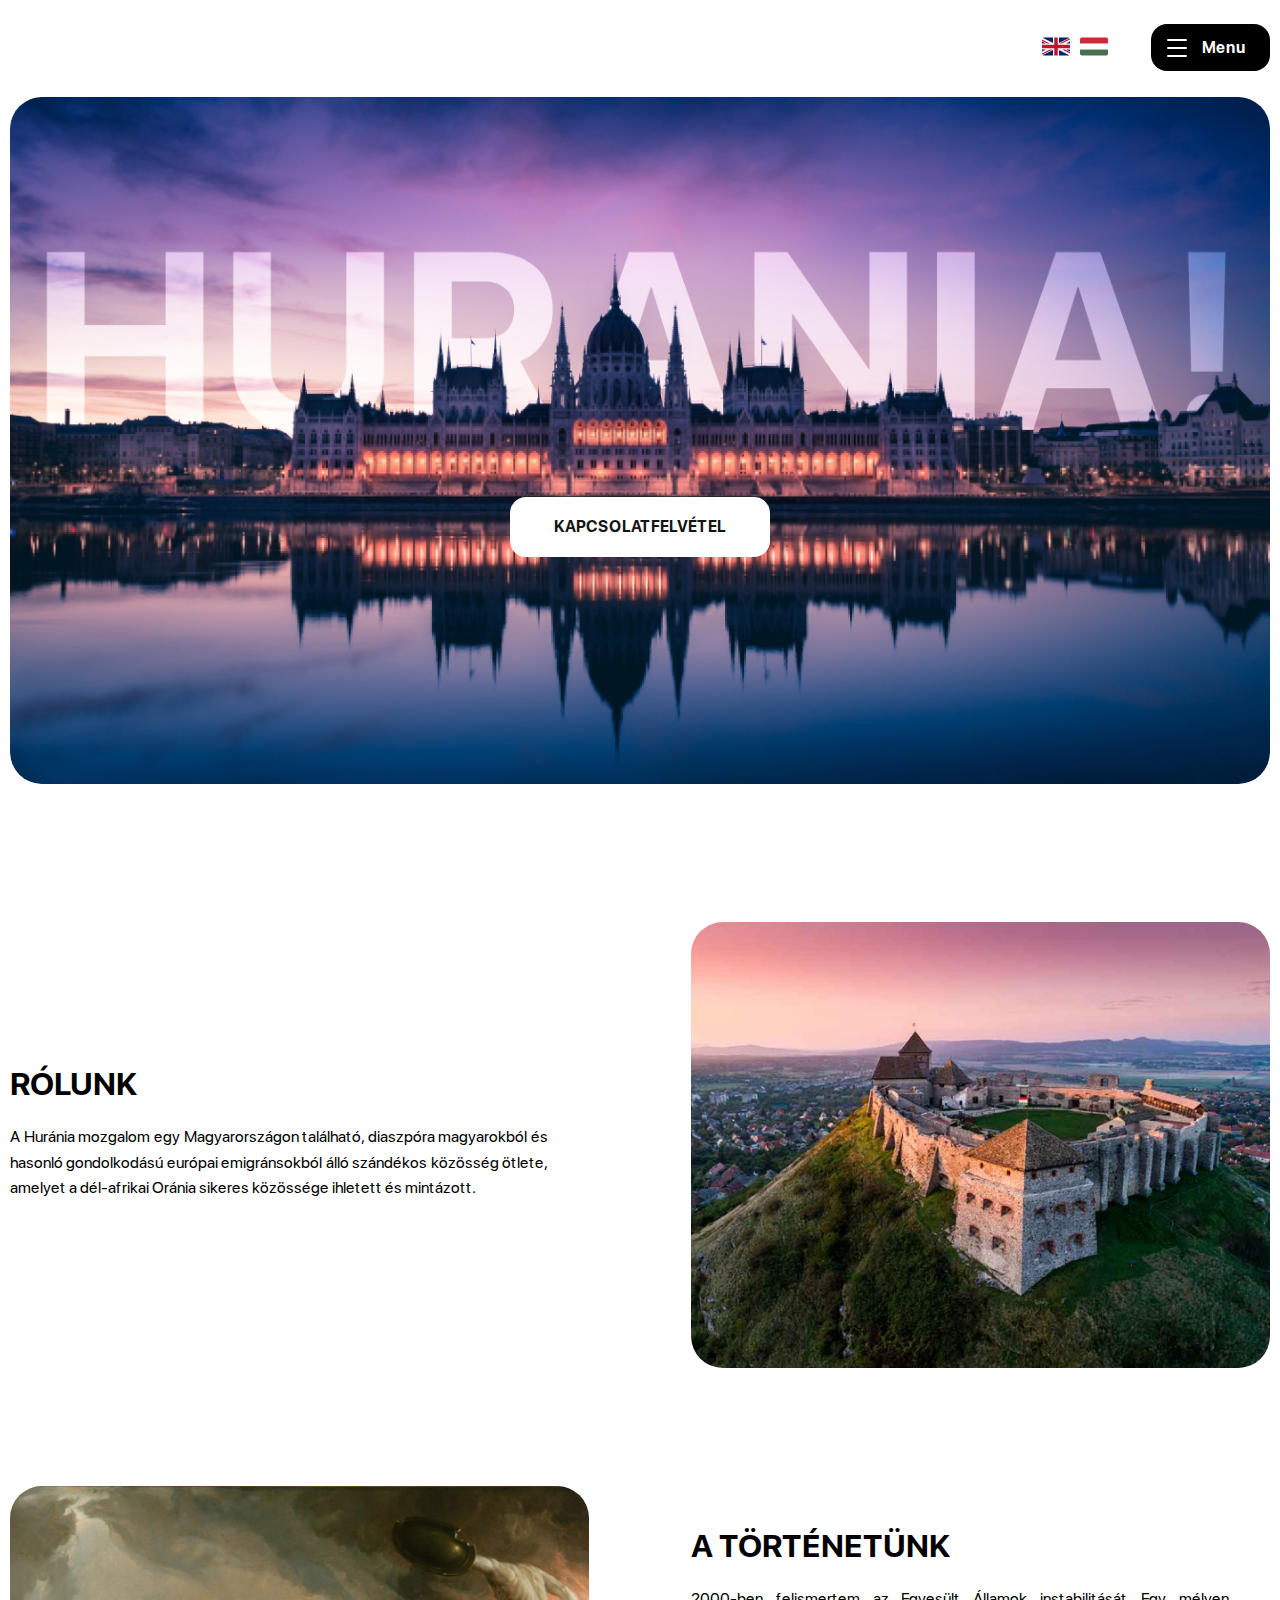
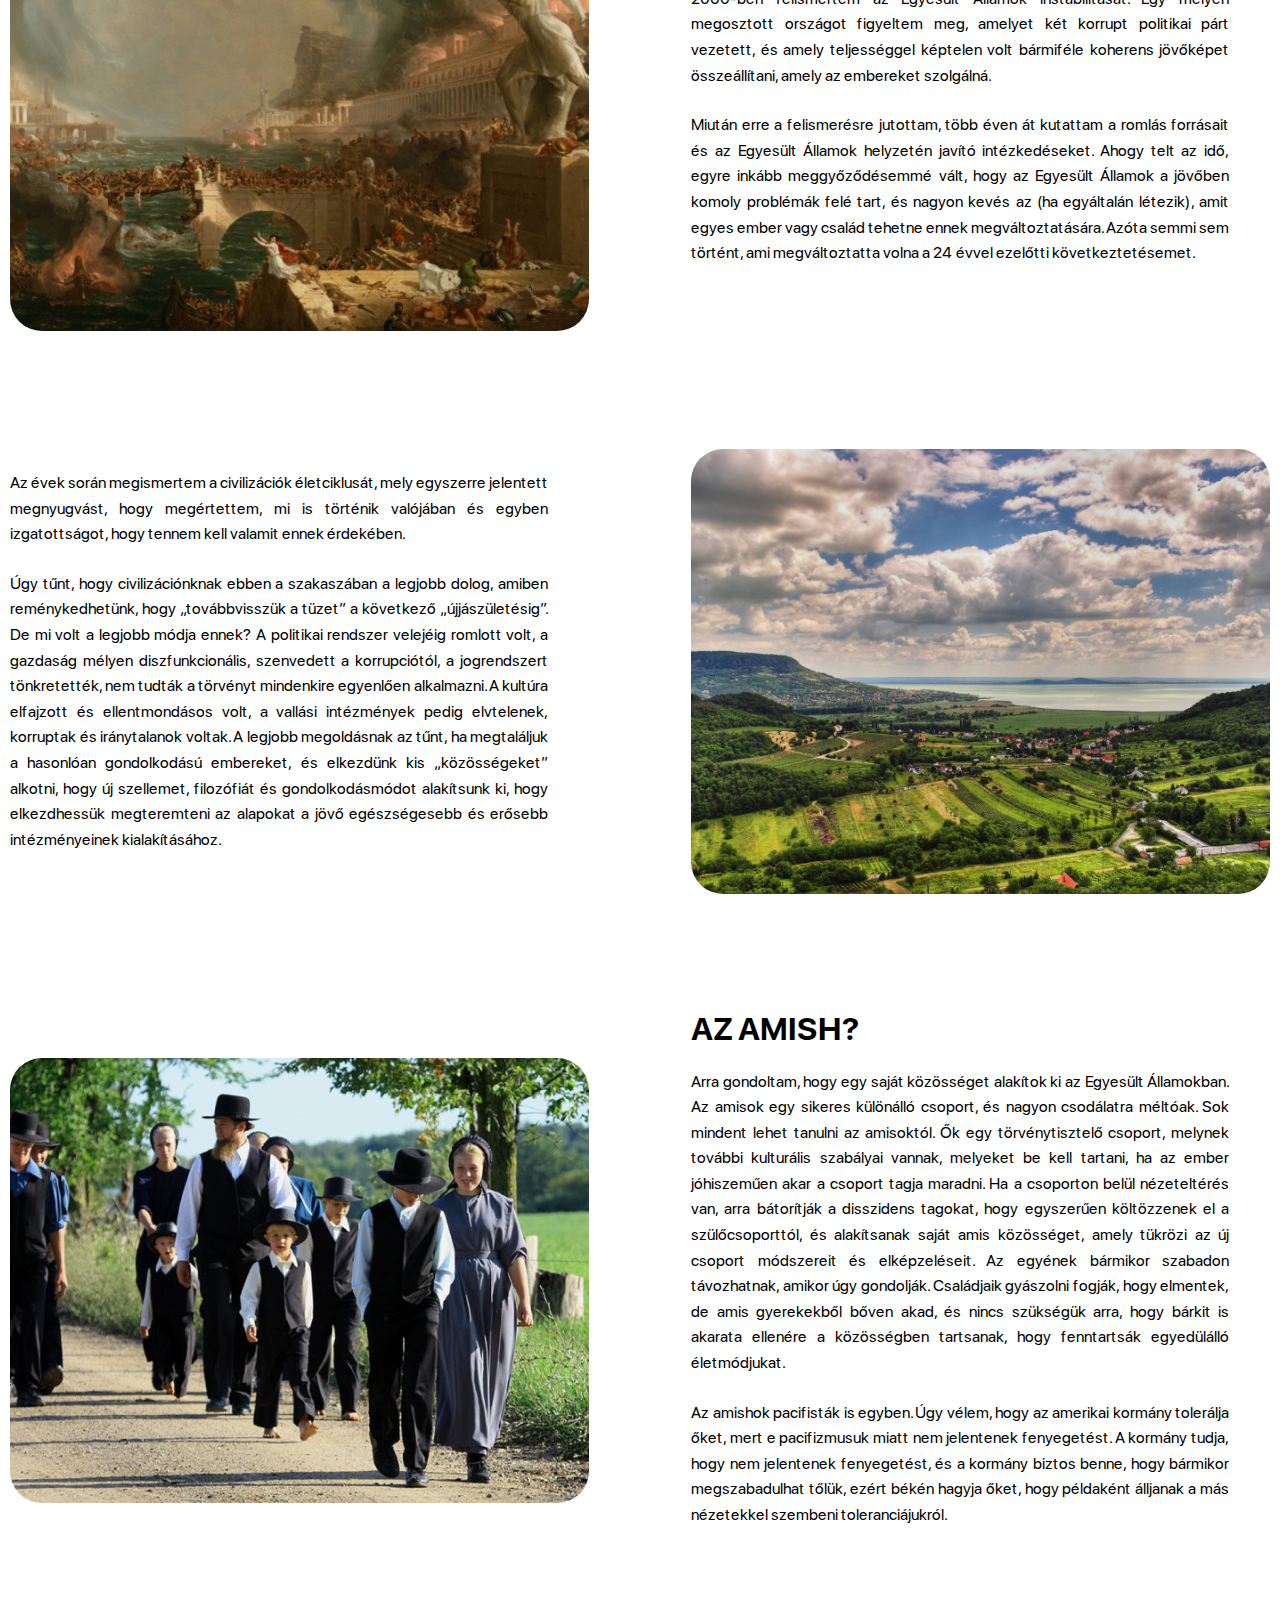
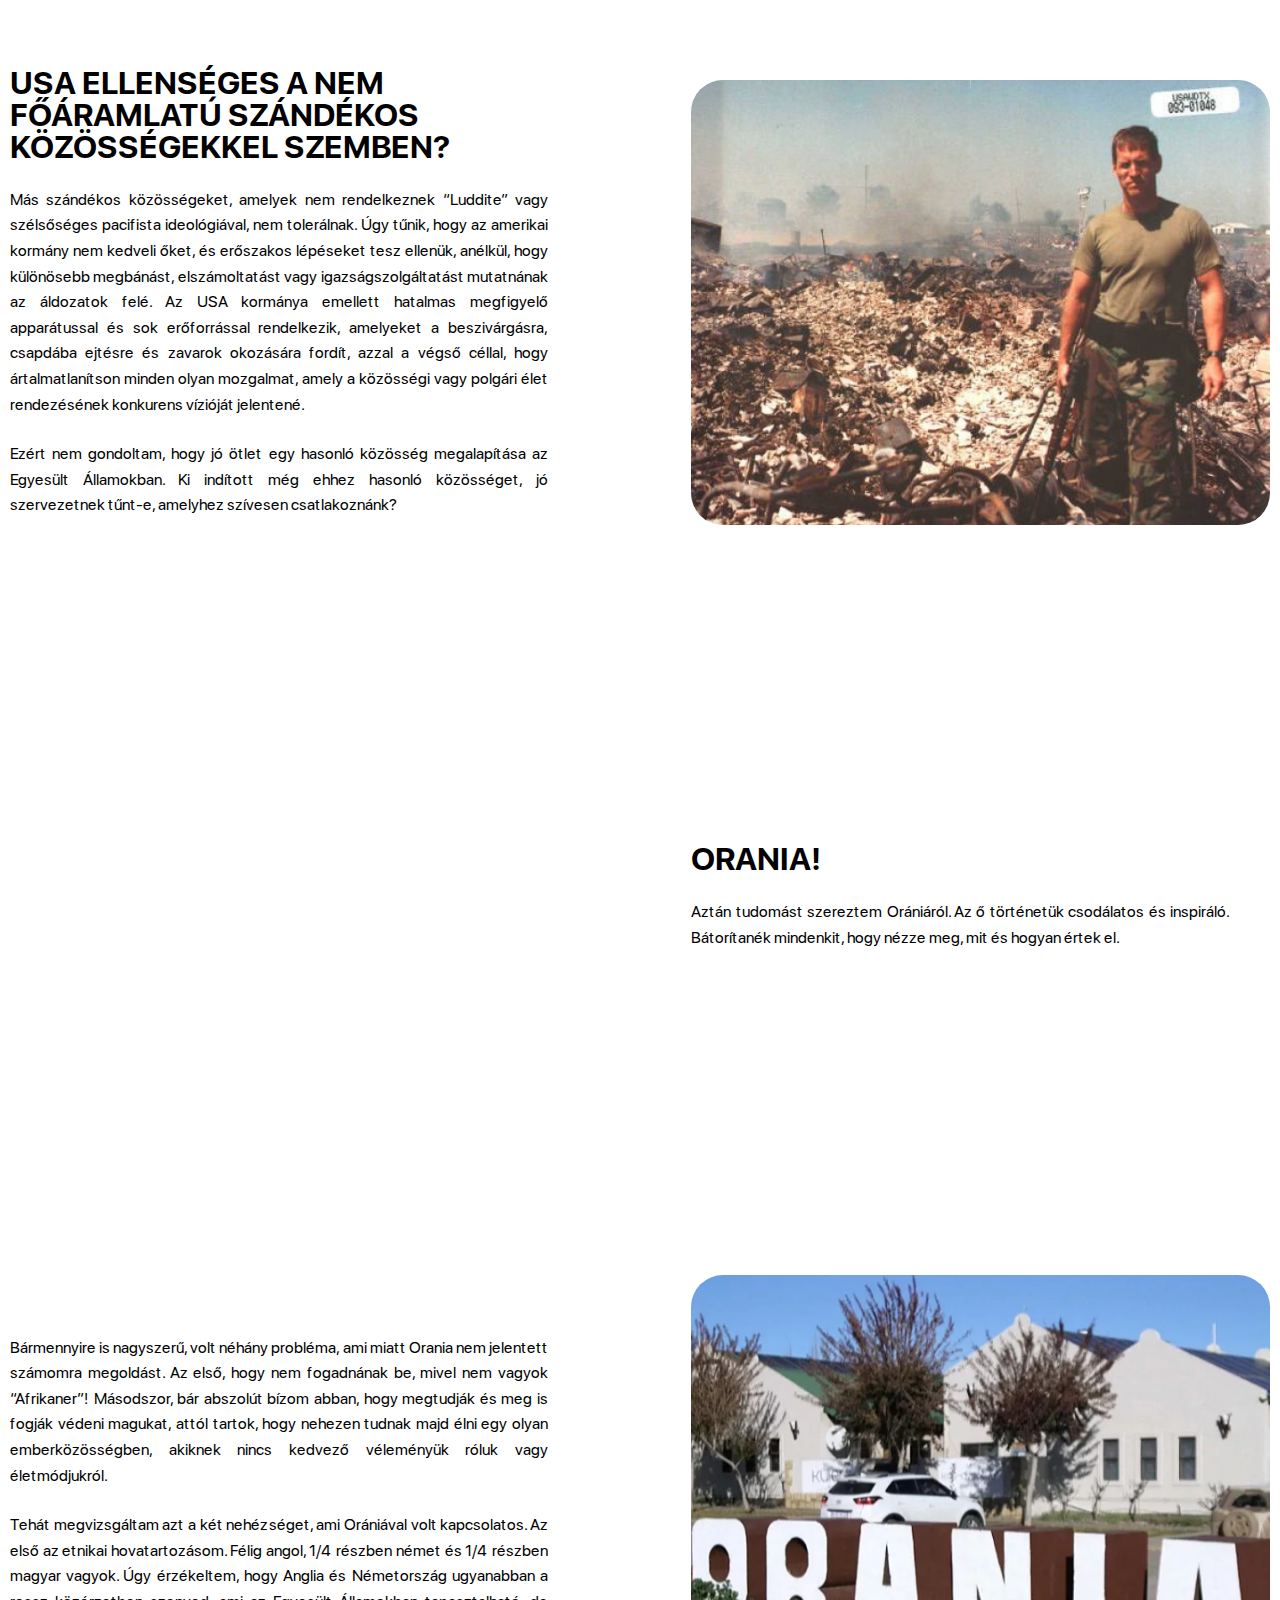
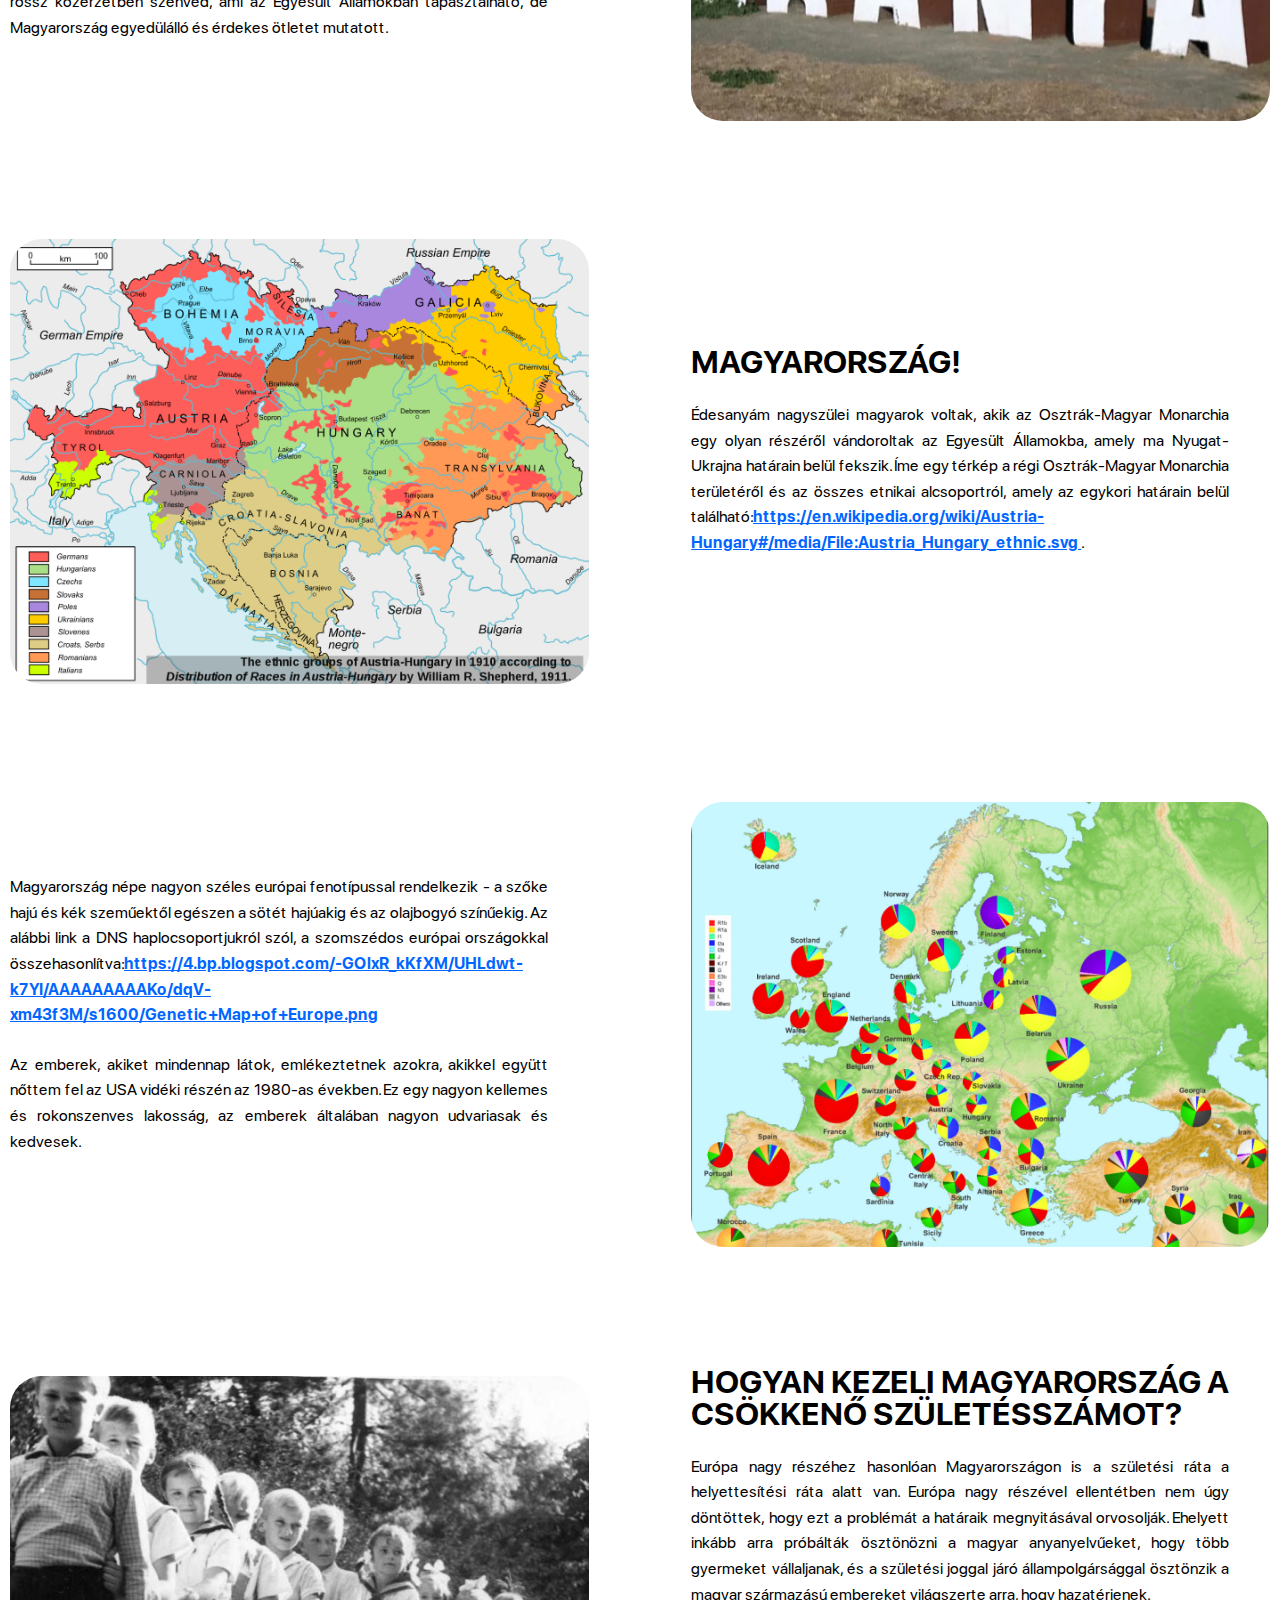
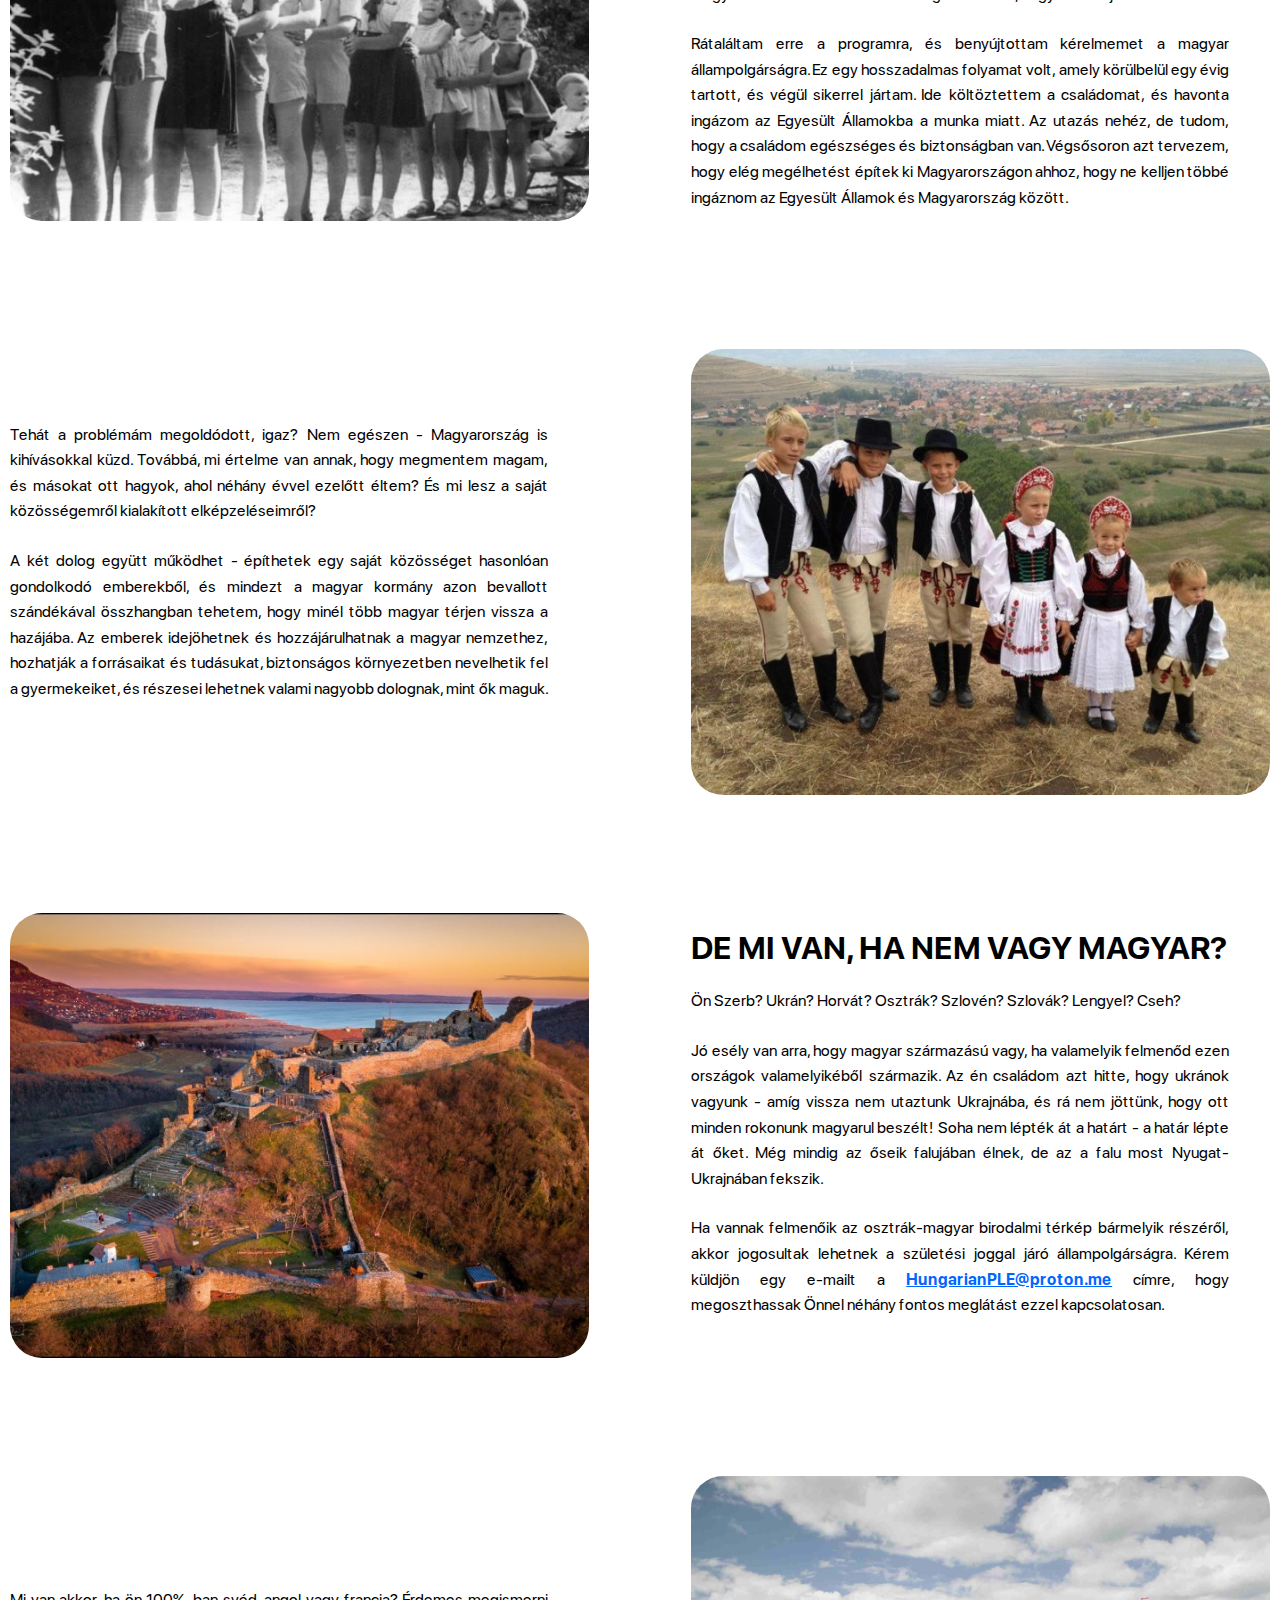
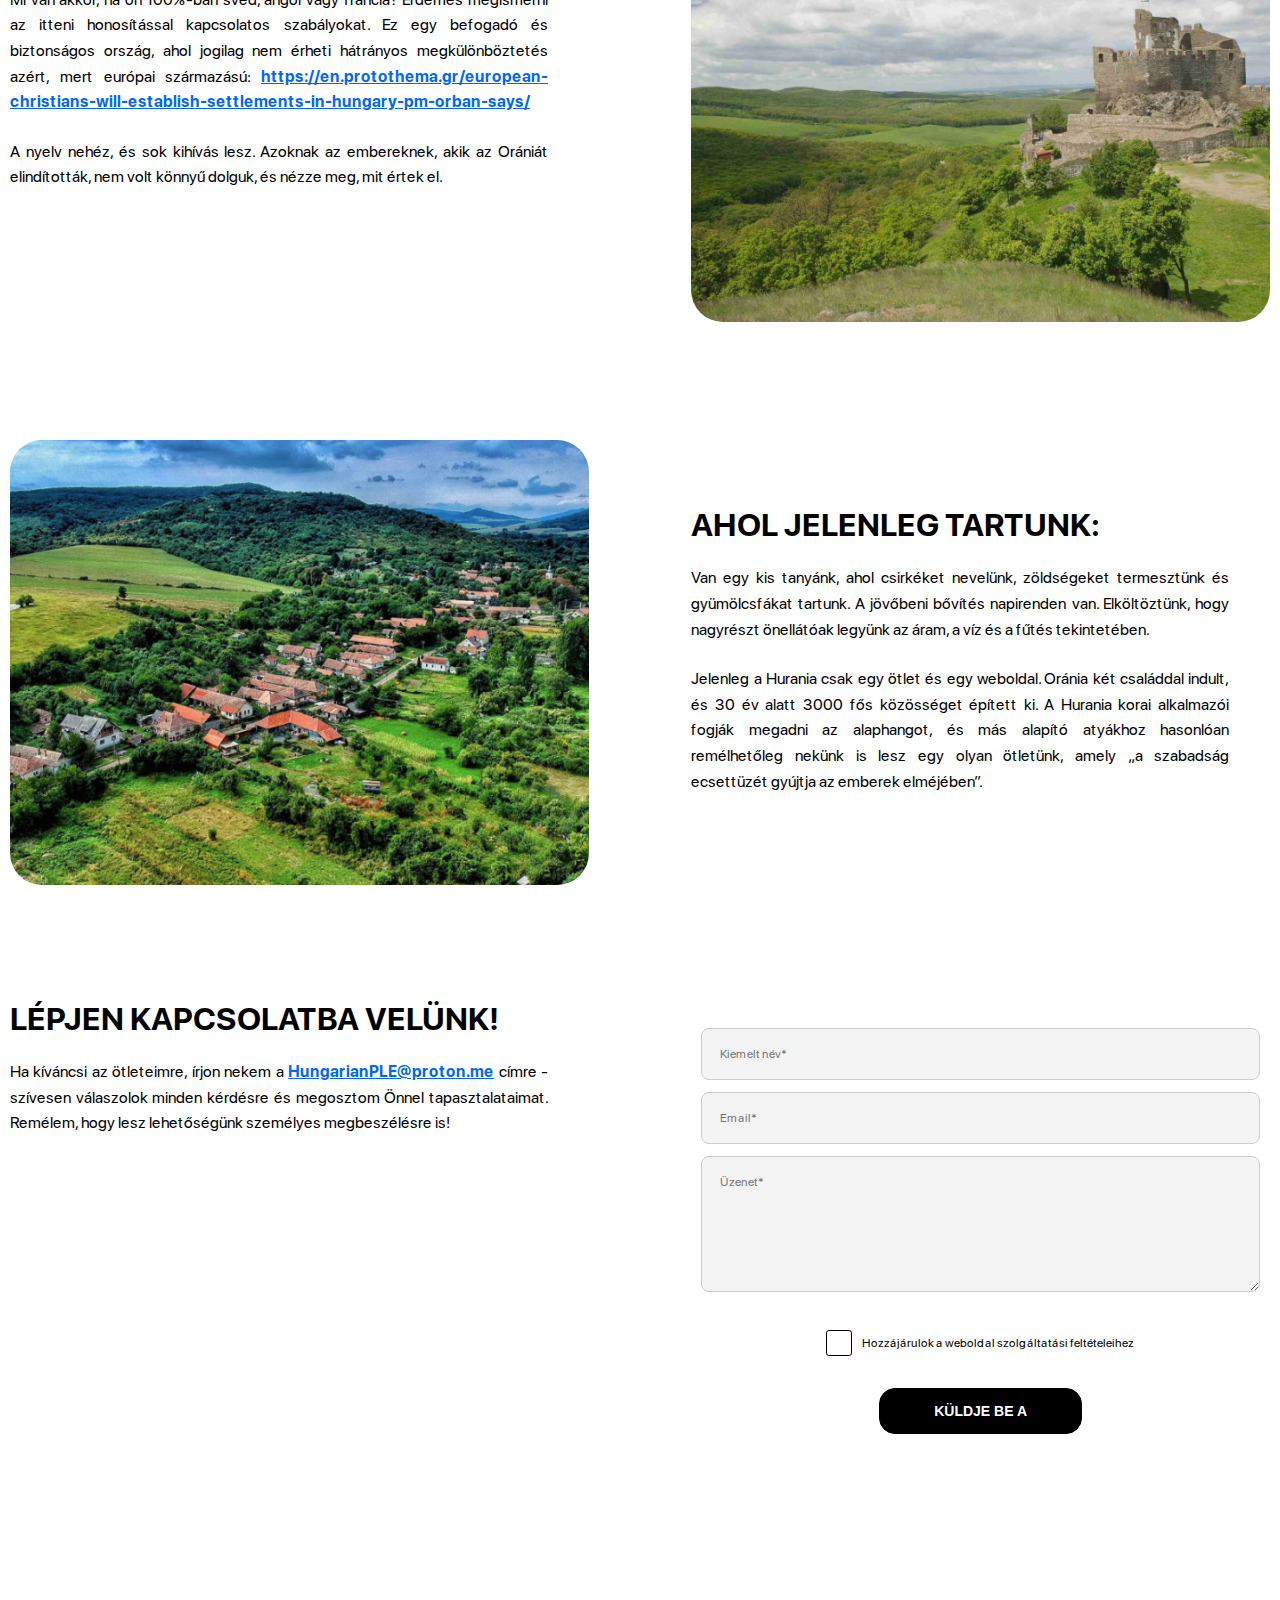
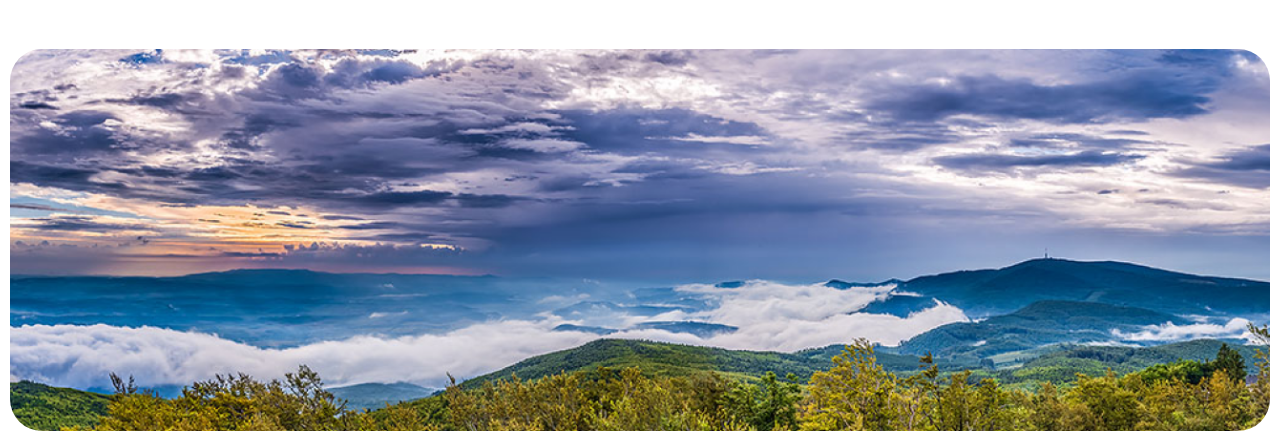
==== commit d8efd6df: "frtrt" ====
--- a/index_hun.html
+++ b/index_hun.html
@@ -426,16 +426,16 @@
                             </div>
                             <div class="content__img">
                                 <form action="#" id="form" class="form__contact">
-                                    <input type="text" class="input_date" name="name" placeholder="Preferred name*" required>
+                                    <input type="text" class="input_date" name="name" placeholder="Kiemelt név*" required>
                                     <input type="email" class="input_date" name="email" placeholder="Email*" required>
-                                    <textarea class="input_date" name="message" cols="30" rows="7" placeholder="Message*"></textarea>
+                                    <textarea class="input_date" name="message" cols="30" rows="7" placeholder="Üzenet*"></textarea>
                                     
                                     <div class="bottom__action">
                                         <div class="policy__check">
                                             <input type="checkbox" id="policy" class="policy" name="interest" value="I confirm the processing of my personal data" required>
-                                            <label for="policy" class="policy__label">I consent to the website's terms of service <label>
+                                            <label for="policy" class="policy__label">Hozzájárulok a weboldal szolgáltatási feltételeihez <label>
                                         </div>
-                                        <button type="submit" class="contact__btn">Submit</button>
+                                        <button type="submit" class="contact__btn">Küldje be a</button>
                                     </div>
                                 </form>
                             </div>
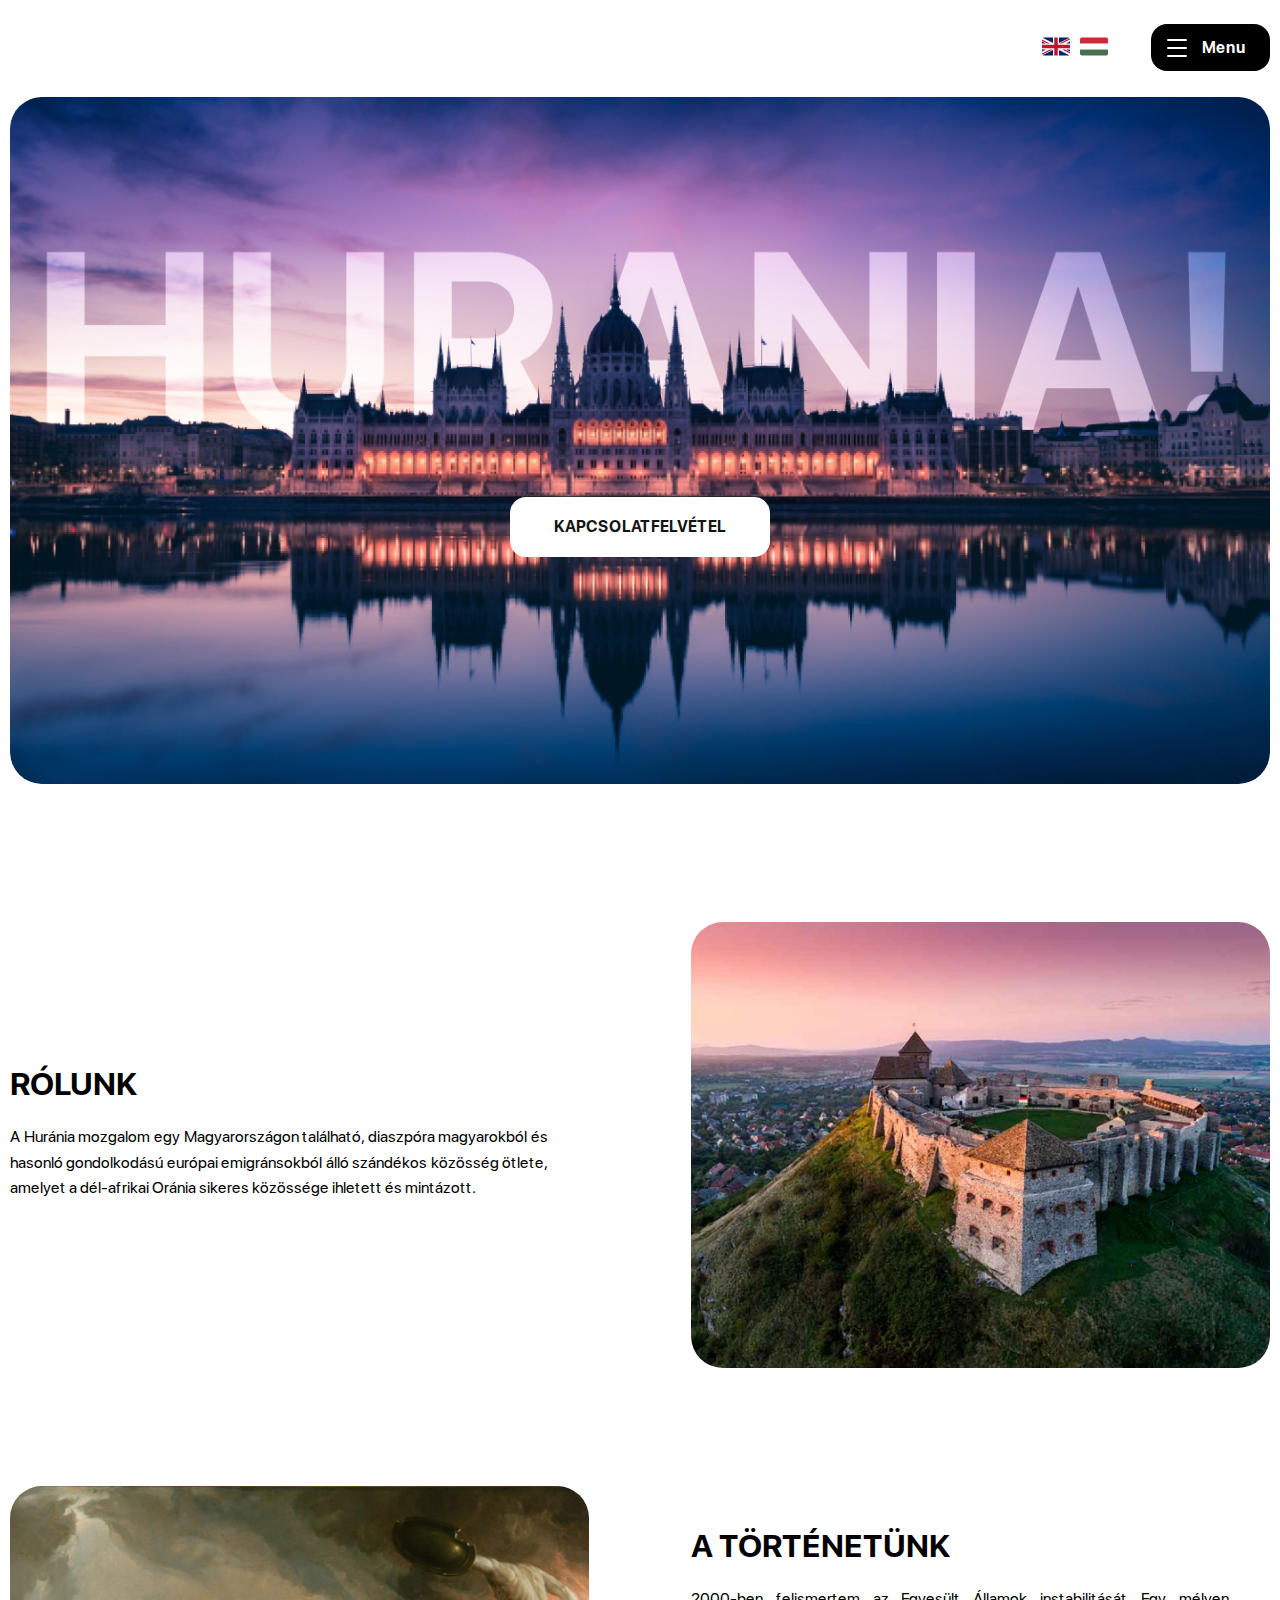
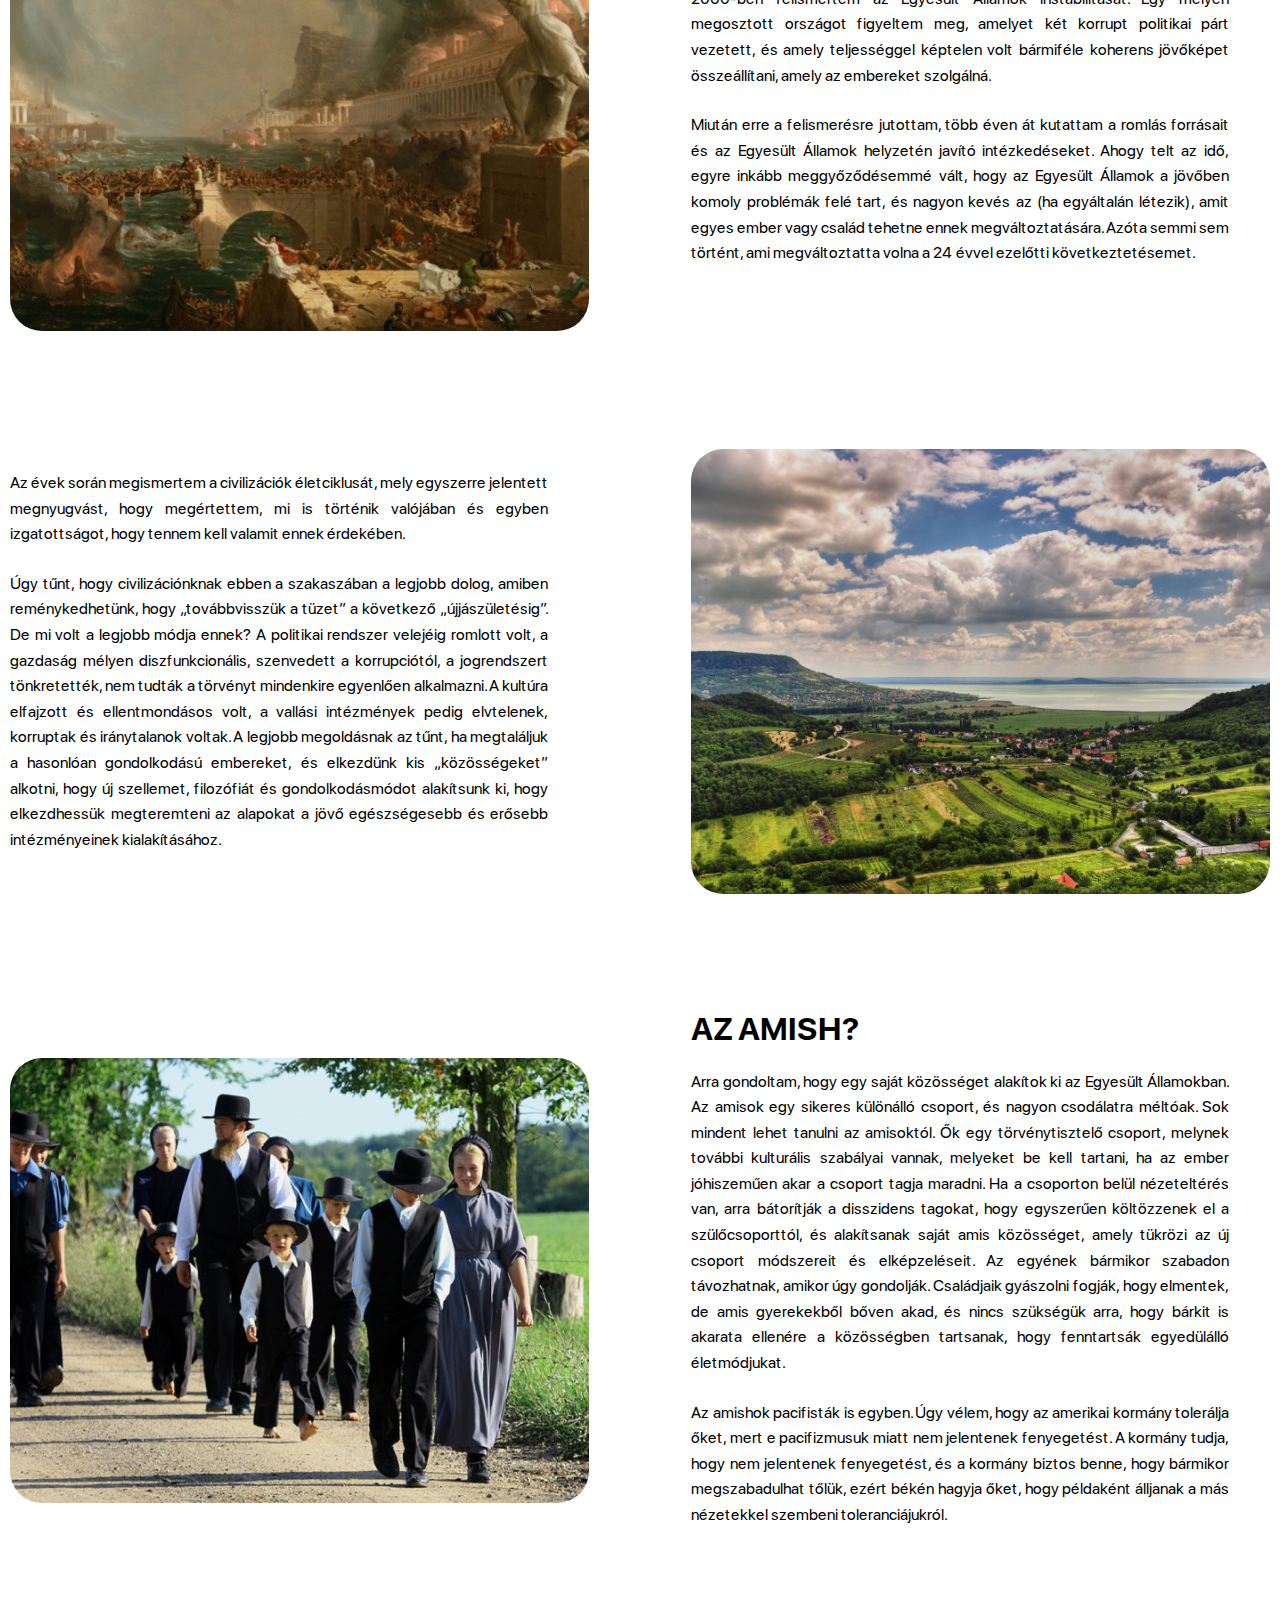
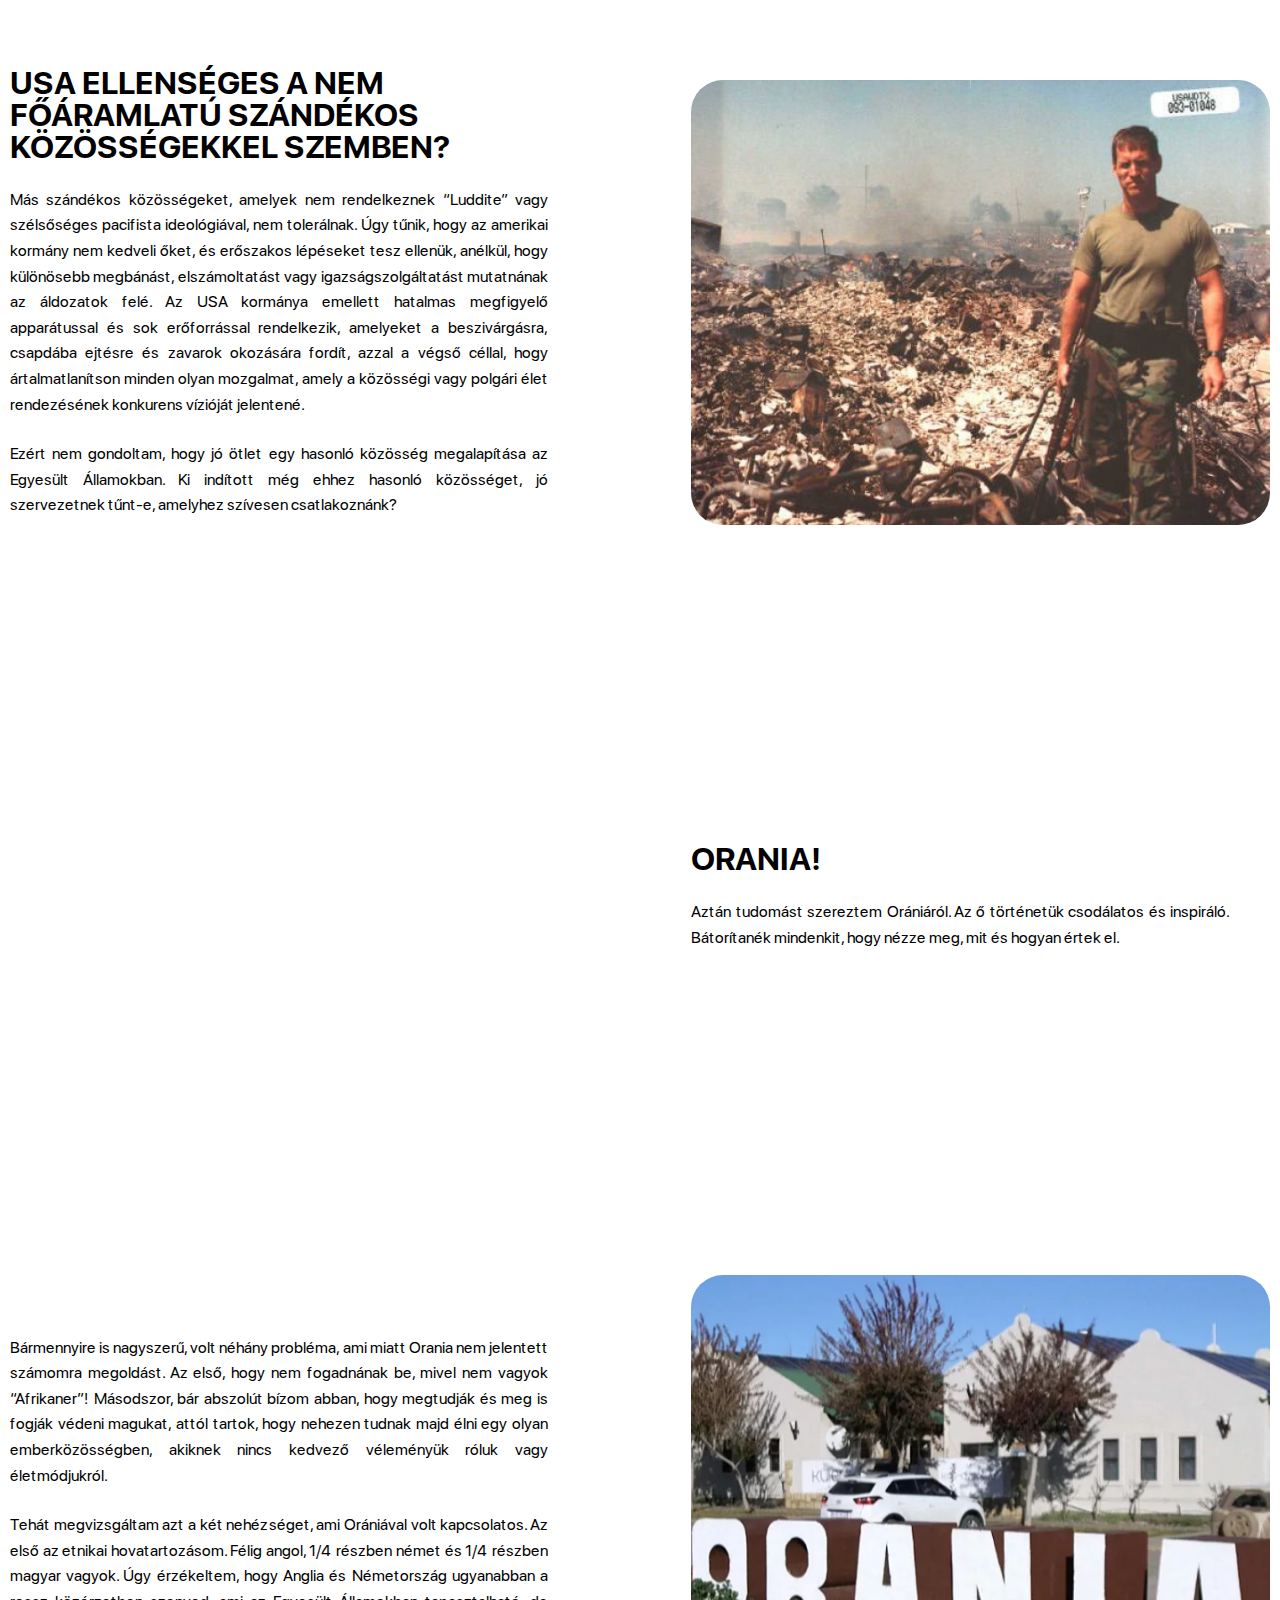
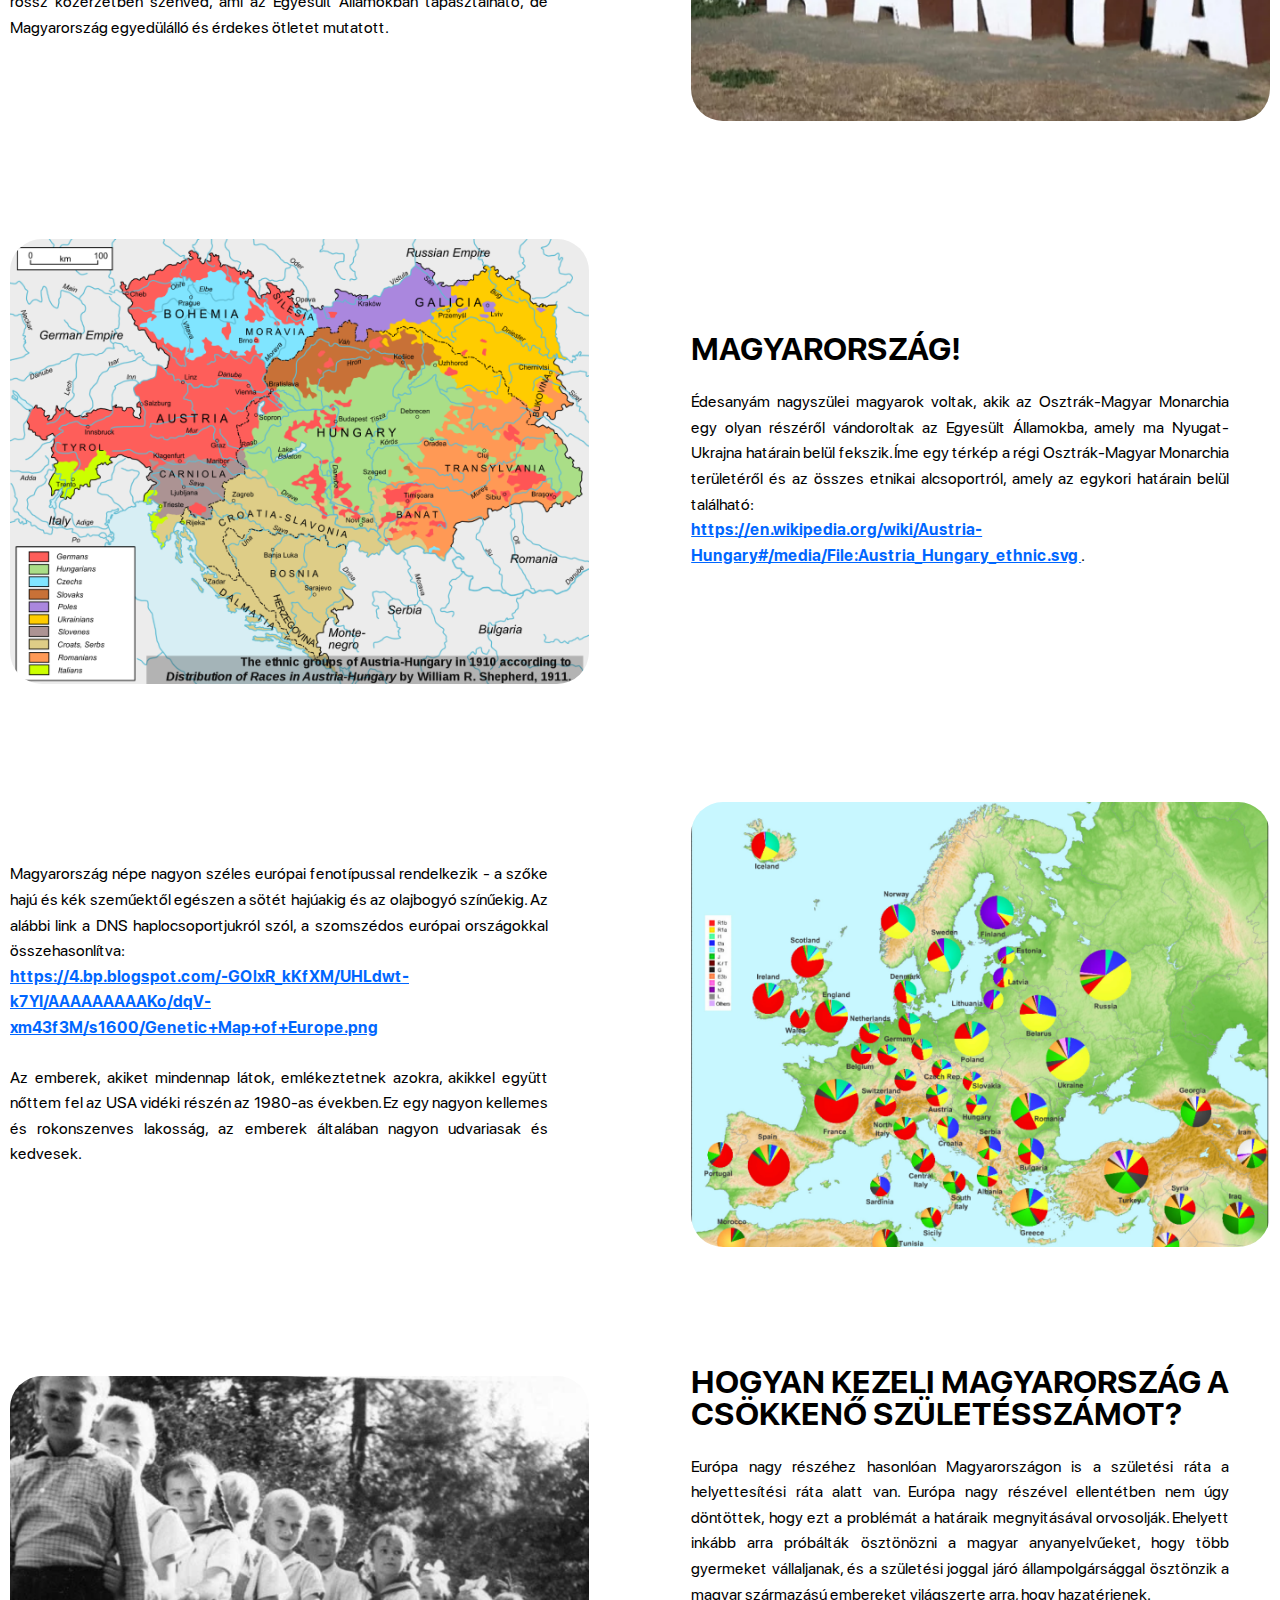
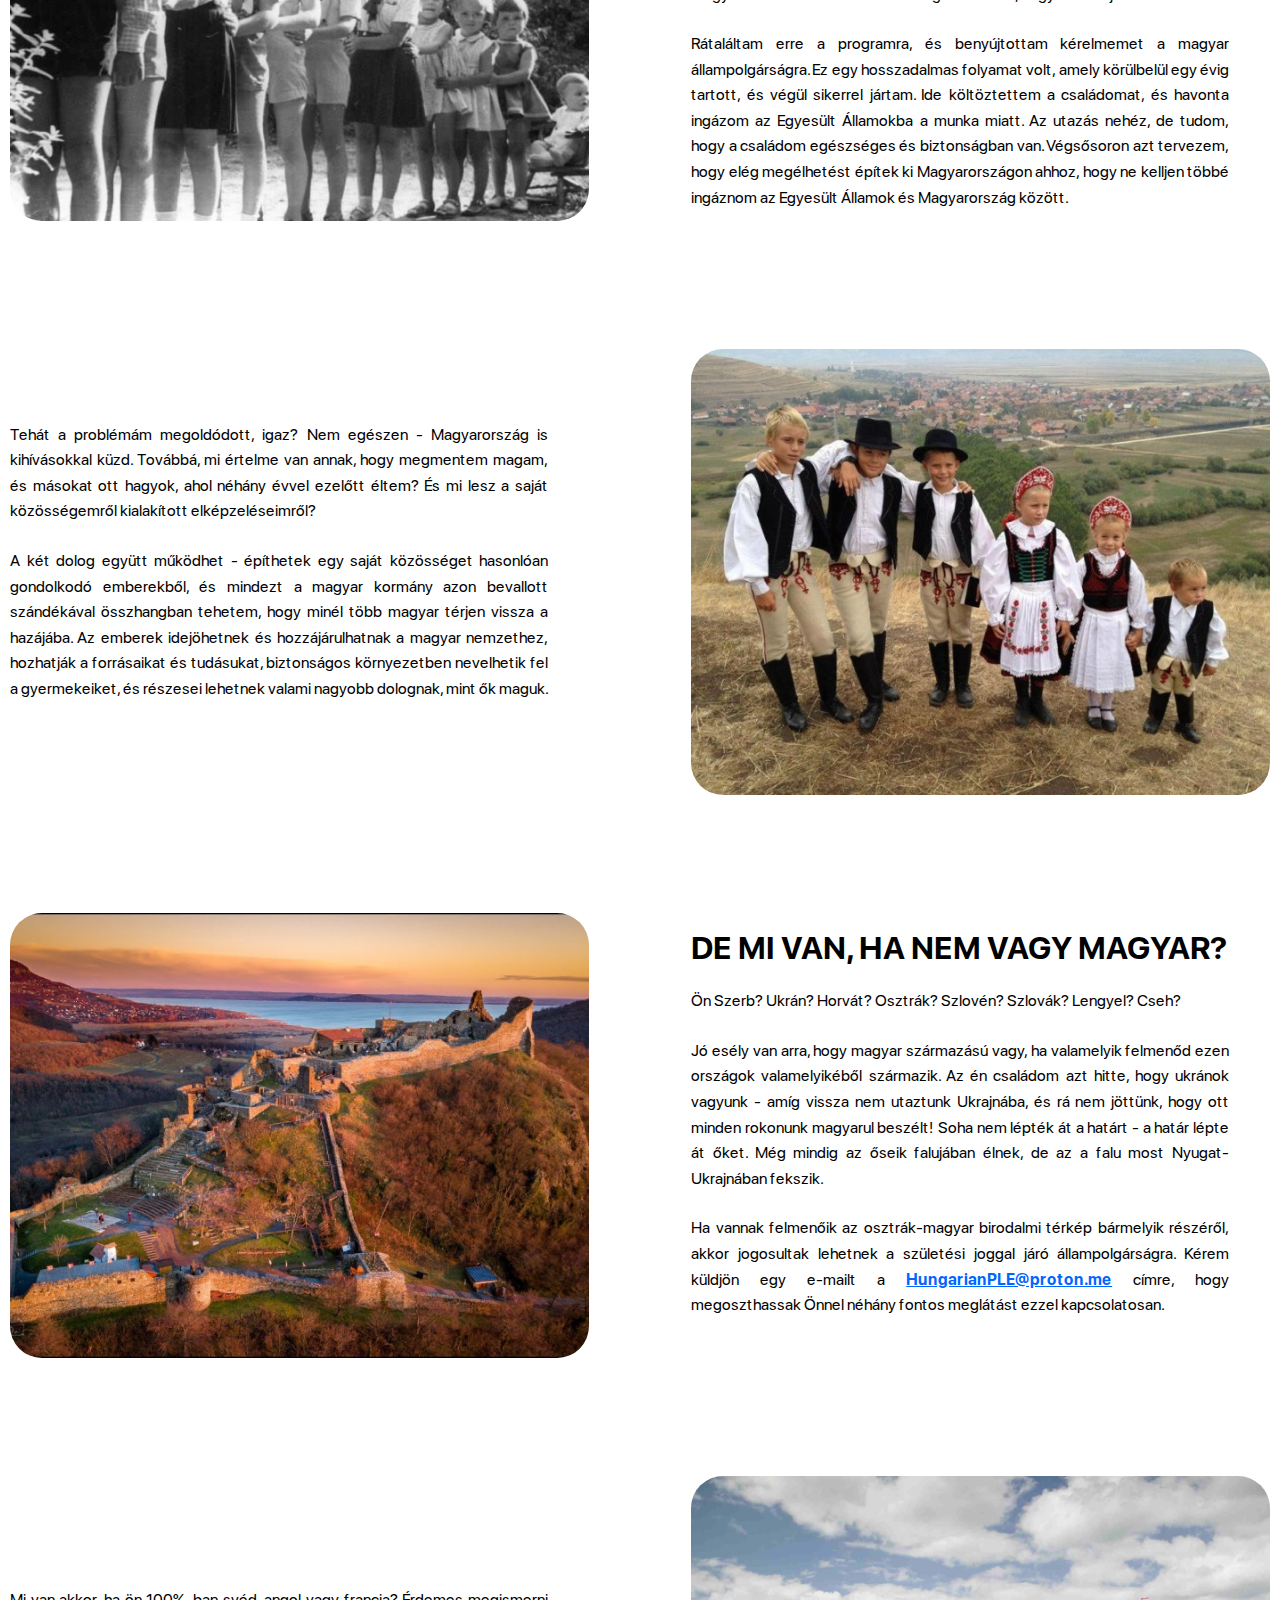
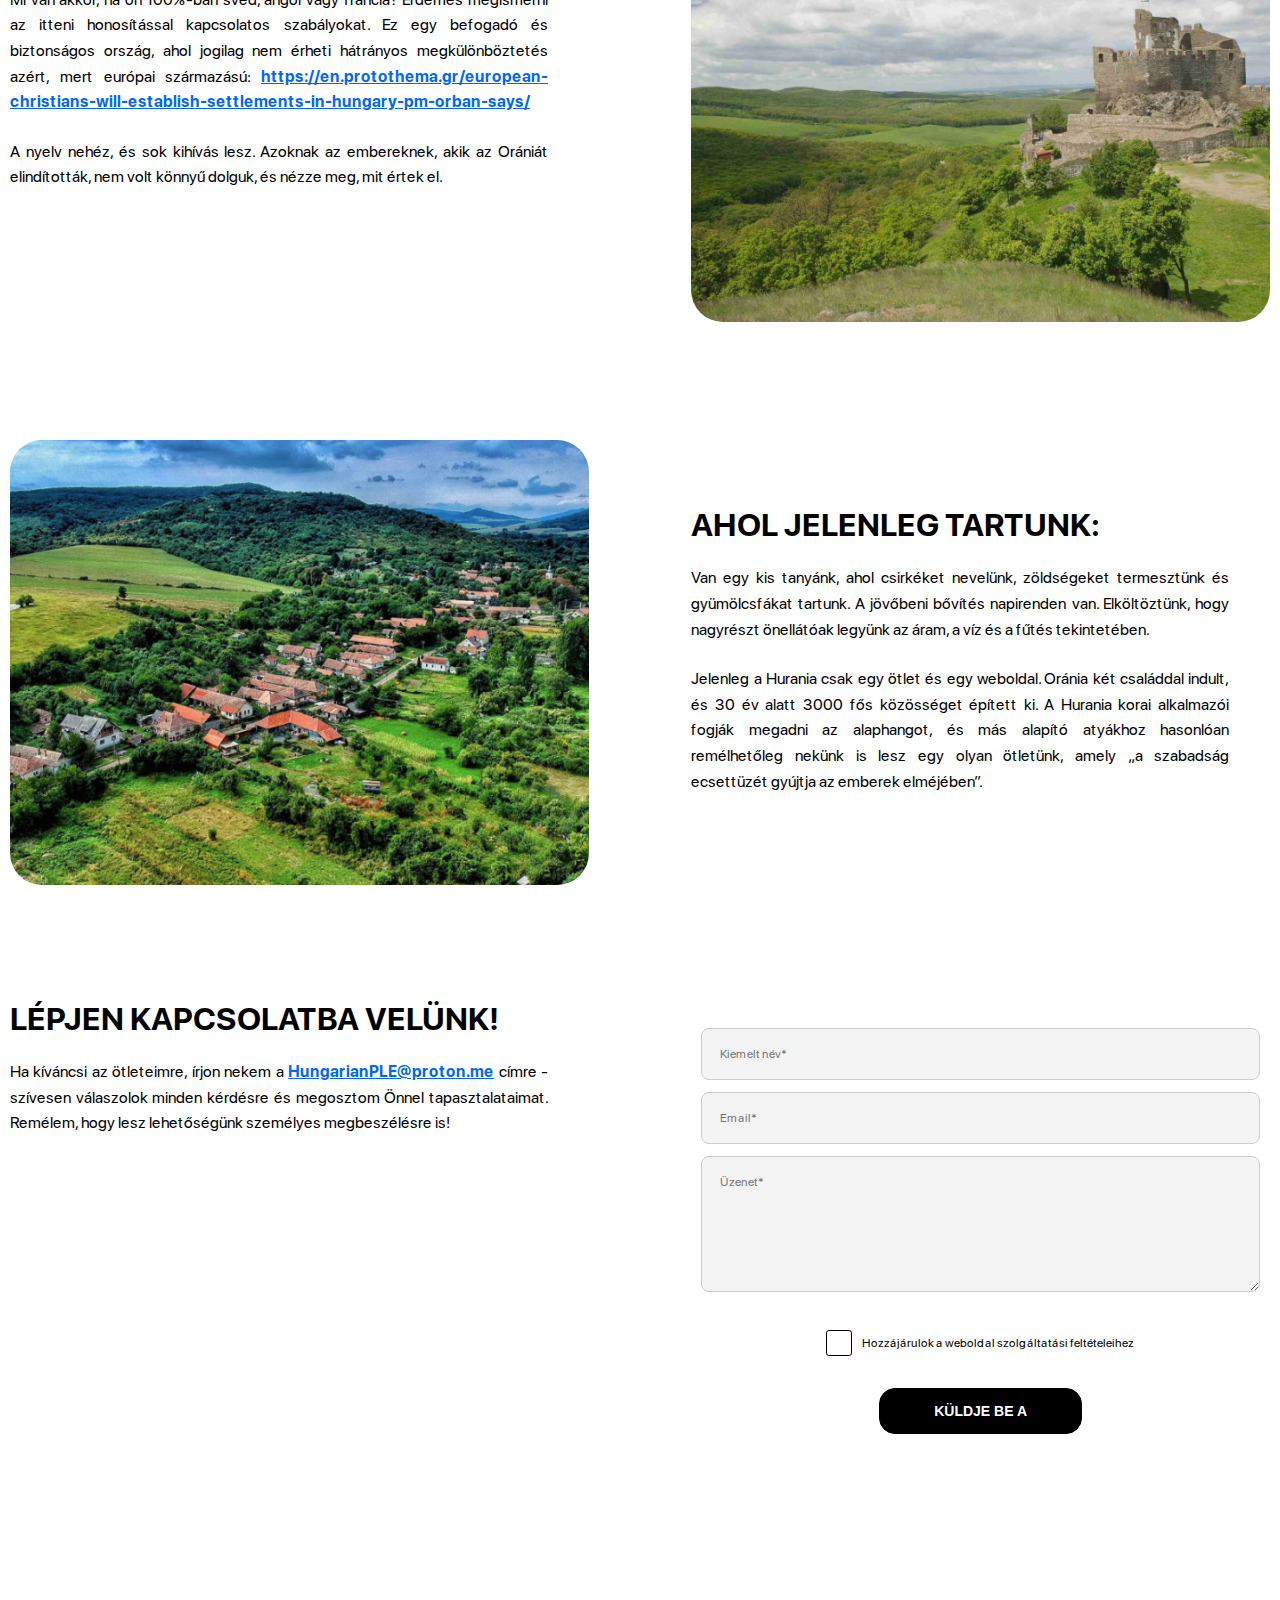
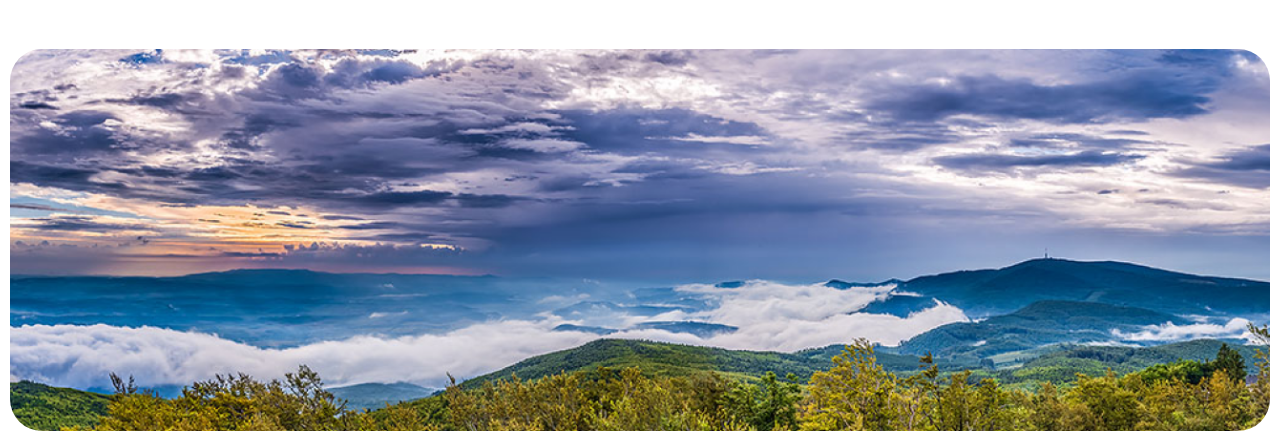
==== commit 2d50e660: "xcxc" ====
--- a/index_hun.html
+++ b/index_hun.html
@@ -263,7 +263,8 @@
                                     Édesanyám nagyszülei magyarok voltak, akik az Osztrák-Magyar Monarchia egy olyan részéről vándoroltak az Egyesült 
                                     Államokba, amely ma Nyugat-Ukrajna határain belül fekszik.  Íme egy térkép a régi Osztrák-Magyar Monarchia 
                                     területéről és az összes etnikai alcsoportról, amely az egykori határain belül 
-                                    található:<a target="_blank" href="https://en.wikipedia.org/wiki/Austria-Hungary#/media/File:Austria_Hungary_ethnic.svg ">https://en.wikipedia.org/wiki/Austria-Hungary#/media/File:Austria_Hungary_ethnic.svg </a>.
+                                    található:
+                                    <br><a target="_blank" href="https://en.wikipedia.org/wiki/Austria-Hungary#/media/File:Austria_Hungary_ethnic.svg ">https://en.wikipedia.org/wiki/Austria-Hungary#/media/File:Austria_Hungary_ethnic.svg </a>.
                                 </p>
 
                             </div>
@@ -278,7 +279,8 @@
                                     Magyarország népe nagyon széles európai fenotípussal rendelkezik - a szőke hajú és kék 
                                     szeműektől egészen a sötét hajúakig és az olajbogyó színűekig. Az alábbi link a DNS 
                                     haplocsoportjukról szól, a szomszédos európai országokkal 
-                                    összehasonlítva:<a target="_blank" href="https://4.bp.blogspot.com/-GOlxR_kKfXM/UHLdwt-k7YI/AAAAAAAAAKo/dqV-xm43f3M/s1600/Genetic+Map+of+Europe.png">https://4.bp.blogspot.com/-GOlxR_kKfXM/UHLdwt-k7YI/AAAAAAAAAKo/dqV-xm43f3M/s1600/Genetic+Map+of+Europe.png</a>
+                                    összehasonlítva:
+                                    <br><a target="_blank" href="https://4.bp.blogspot.com/-GOlxR_kKfXM/UHLdwt-k7YI/AAAAAAAAAKo/dqV-xm43f3M/s1600/Genetic+Map+of+Europe.png">https://4.bp.blogspot.com/-GOlxR_kKfXM/UHLdwt-k7YI/AAAAAAAAAKo/dqV-xm43f3M/s1600/Genetic+Map+of+Europe.png</a>
                                 </p>
                                 <p>
                                     Az emberek, akiket mindennap látok, emlékeztetnek azokra, akikkel együtt nőttem fel az USA 
